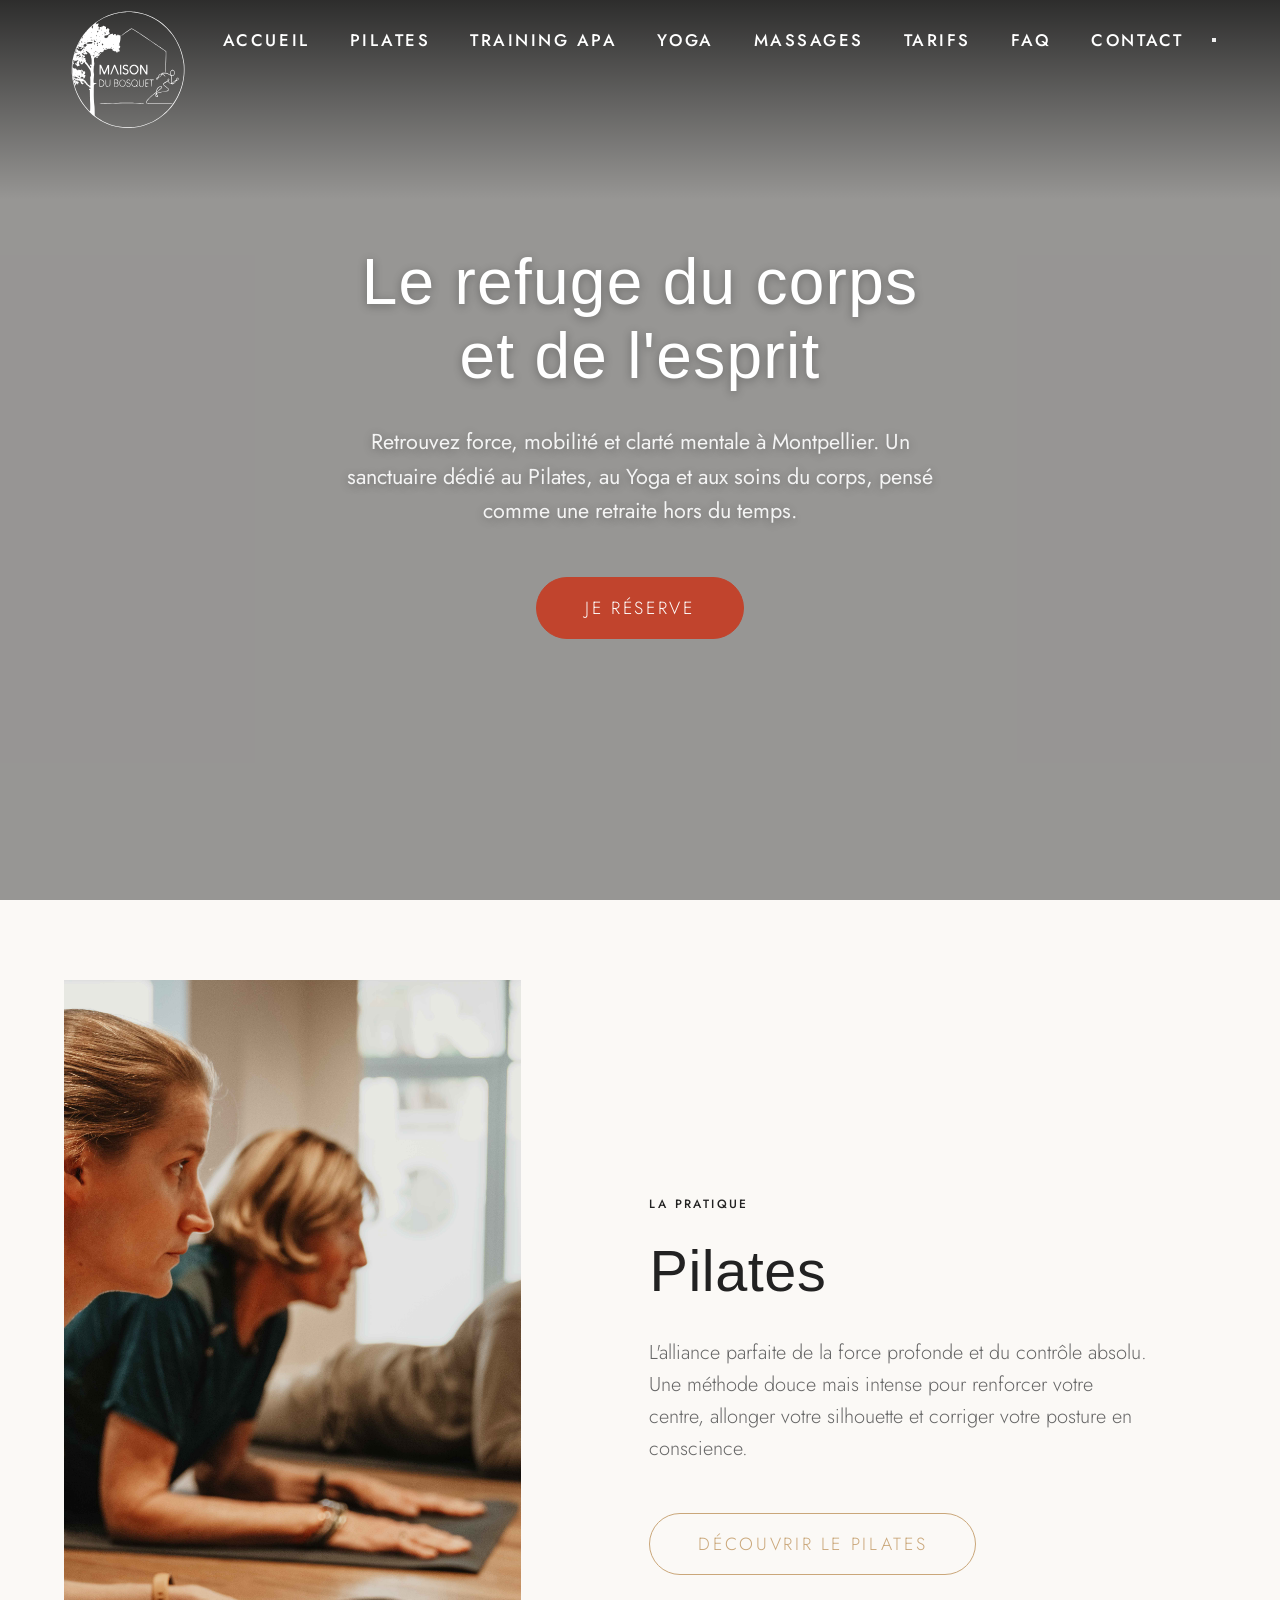
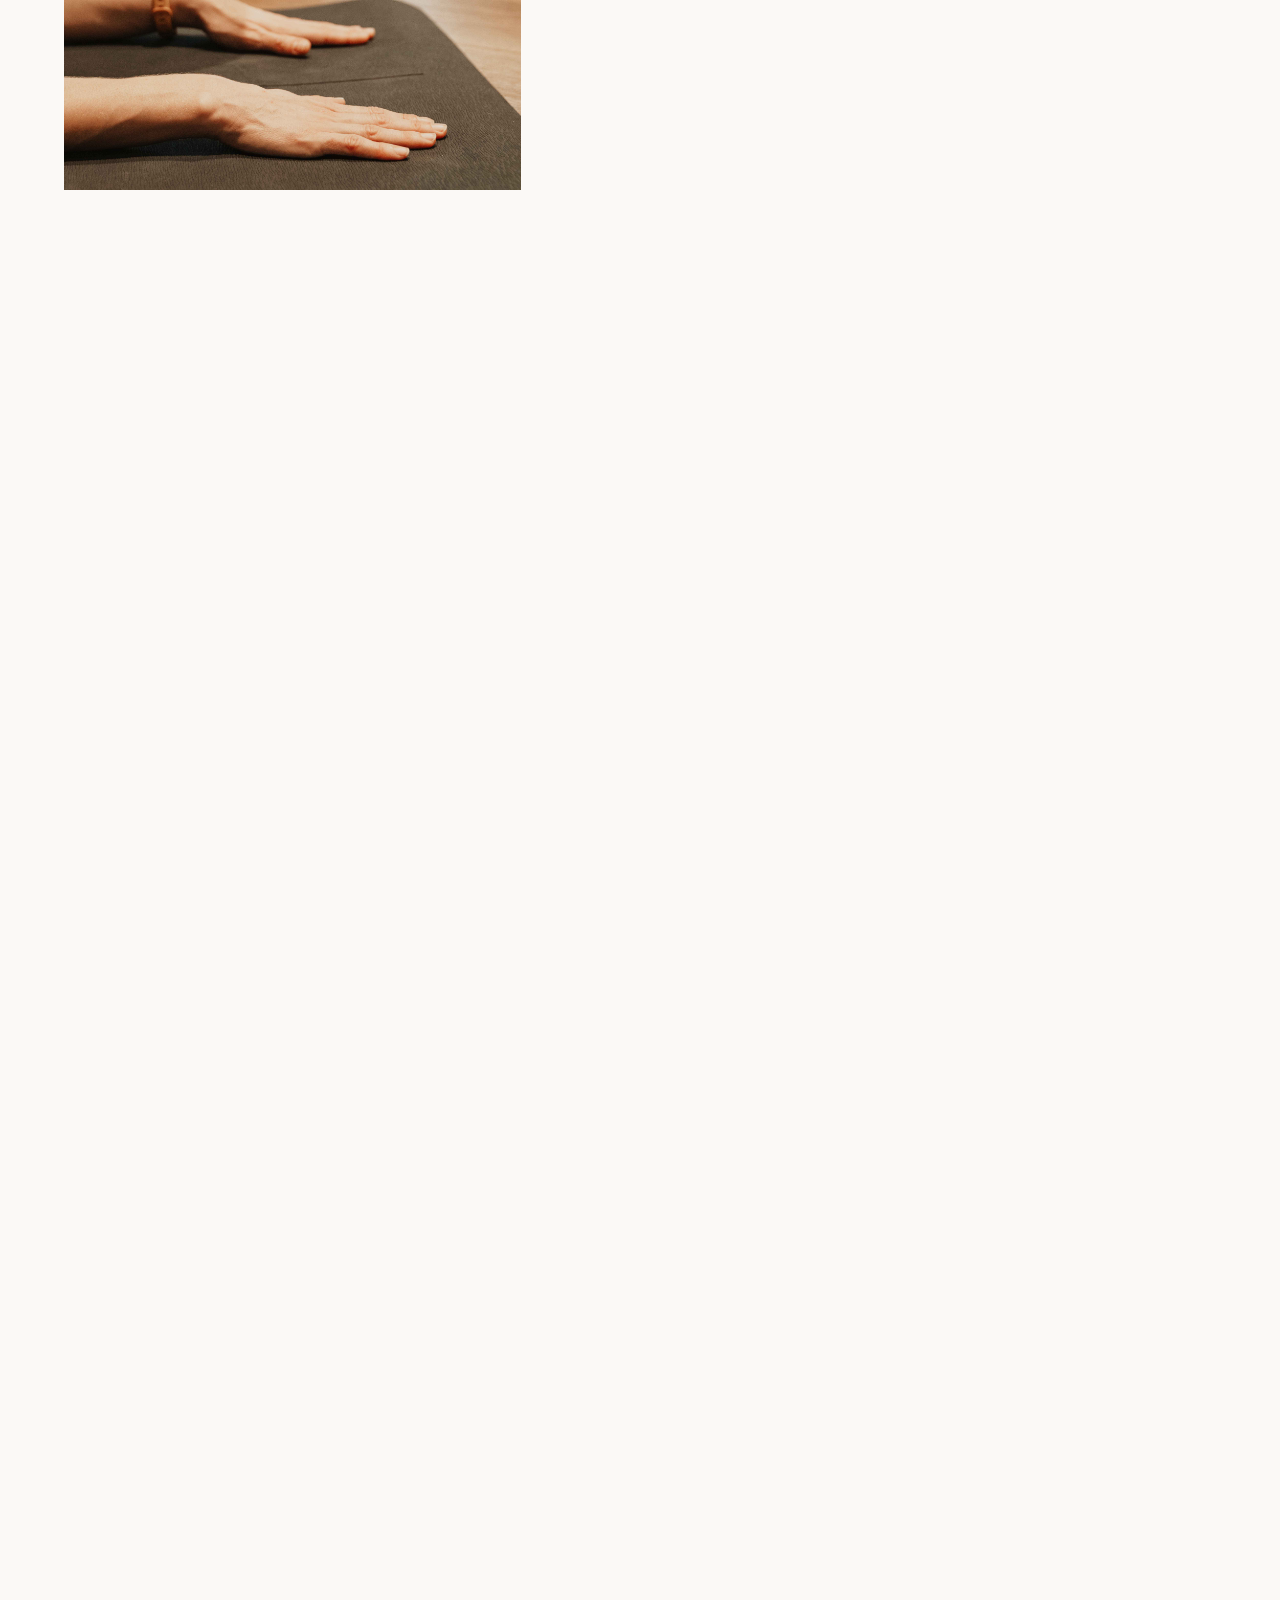
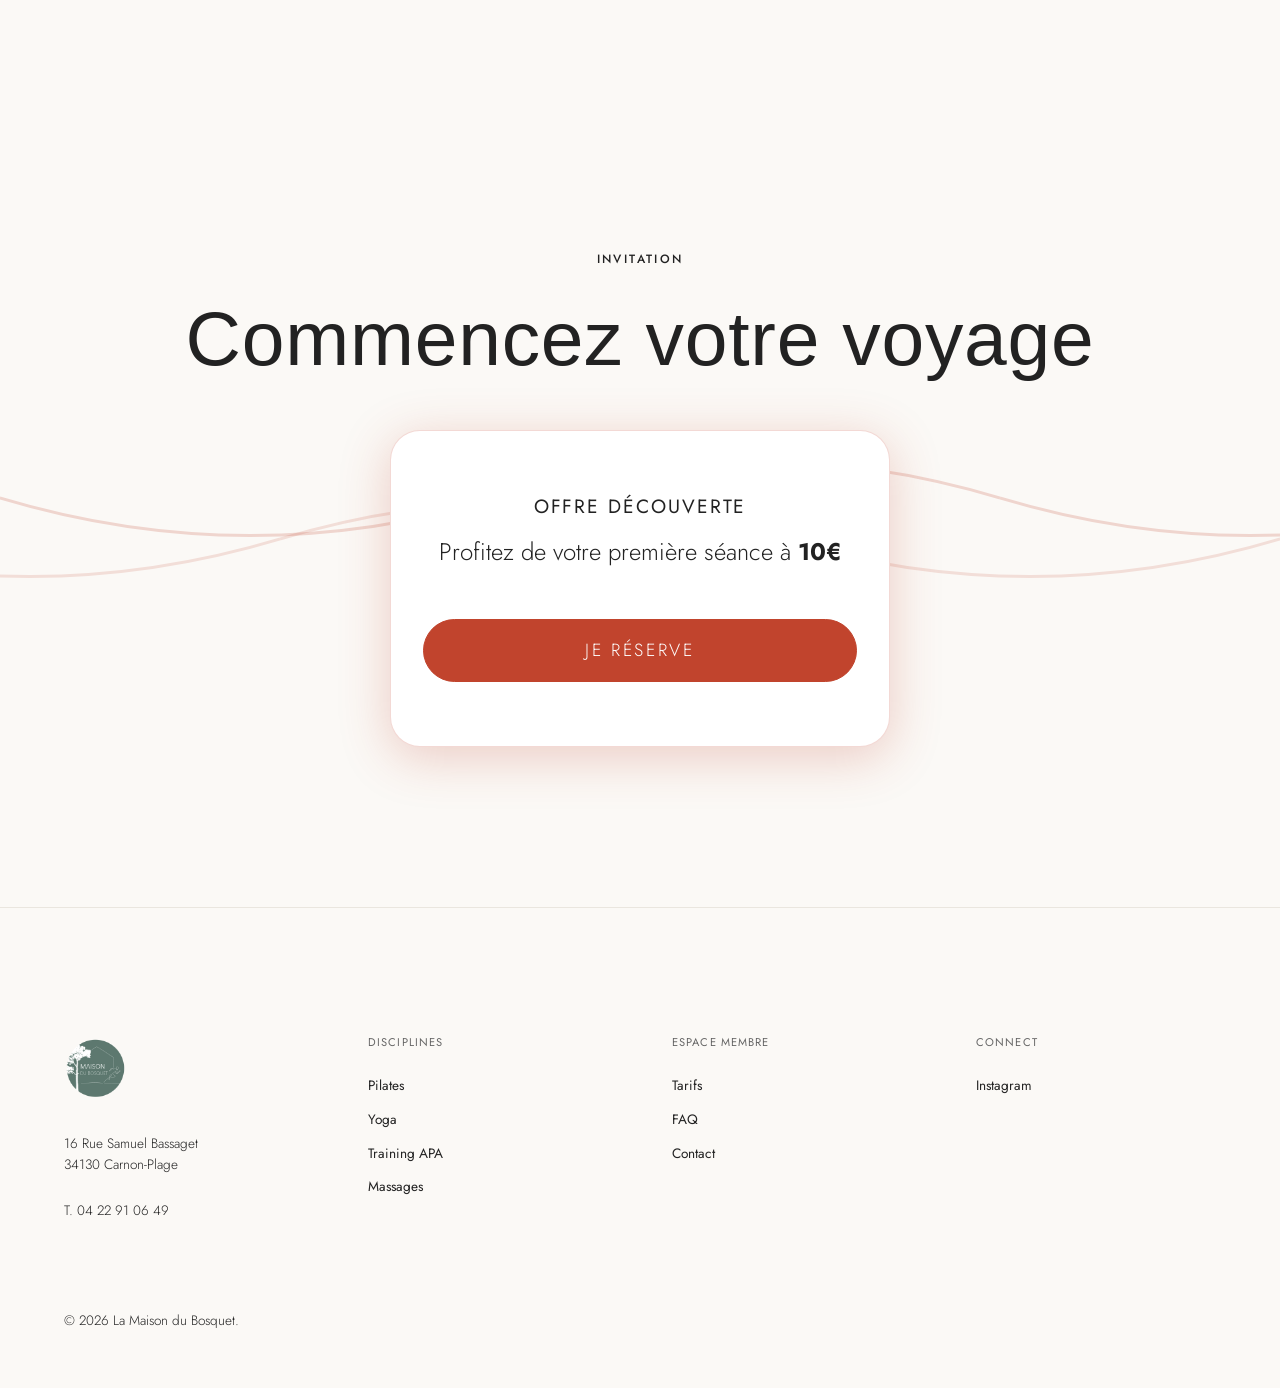
==== index.html @ b338ee87 "Remove unused RESERVER button from mobile menu" ====
<!DOCTYPE html>
<html lang="fr">
<head>
  <meta charset="UTF-8">
  <meta name="viewport" content="width=device-width, initial-scale=1.0">
  <title>La Maison du Bosquet | Mouvement & Bien-être</title>
  <meta name="description" content="Une approche holistique du mouvement à Carnon-Plage. Pilates, Yoga, Massages et A.P.A dans un espace pensé pour la sérénité.">
  
  <link rel="stylesheet" href="style.css">
</head>
<body>

  <!-- HEADER -->
  <header class="site-header">
    <div class="container" style="display: flex; justify-content: space-between; align-items: center; width: 100%;">
      <div class="logo">
        <a href="index.html">
          <img src="Branding/MaisonDuBosquet_logo_vectorise_blanc.svg" alt="La Maison du Bosquet">
        </a>
      </div>
      
      <nav class="main-nav">
        <ul>
          <li><a href="index.html">Accueil</a></li>
          <li><a href="pilates.html">Pilates</a></li>
          <li><a href="training-apa.html">Training APA</a></li>
          <li><a href="yoga.html">Yoga</a></li>
          <li><a href="massages.html">Massages</a></li>
          <li><a href="tarifs.html">Tarifs</a></li>
          <li><a href="faq.html">FAQ</a></li>
          <li><a href="contact.html">Contact</a></li>
        </ul>
      </nav>
      
      <a href="#offre-decouverte" class="btn btn-primary" style="display: none;">JE RÉSERVE</a>
      
      <button class="burger-btn" aria-label="Menu" aria-expanded="false">
        <div class="burger-line"></div>
        <div class="burger-line"></div>
        <div class="burger-line"></div>
      </button>
    </div>
  </header>

  <!-- MOBILE MENU -->
  <nav class="mobile-menu">
    <a href="index.html">Accueil</a>
    <a href="pilates.html">Pilates</a>
    <a href="training-apa.html">Training APA</a>
    <a href="yoga.html">Yoga</a>
    <a href="massages.html">Massages</a>
    <a href="tarifs.html">Tarifs</a>
    <a href="faq.html">FAQ</a>
    <a href="contact.html">Contact</a>
    
  </nav>

  <!-- HERO (Video Fullscreen) -->
  <section class="luxury-hero">
    <div class="hero-video-wrapper">
      <video autoplay muted loop playsinline>
        <source src="Video/HeroVideo.mp4" type="video/mp4">
      </video>
      <div class="hero-video-overlay"></div>
    </div>
    
    <div class="hero-text-overlay reveal">
      <h1>Le refuge du corps<br>et de l'esprit</h1>
      <p style="margin: 2rem auto 3rem;">Retrouvez force, mobilité et clarté mentale à Montpellier. Un sanctuaire dédié au Pilates, au Yoga et aux soins du corps, pensé comme une retraite hors du temps.</p>
      <a href="#offre-decouverte" class="btn btn-primary">JE RÉSERVE</a>
    </div>
  </section>

  <!-- EDITORIAL SPLIT: PILATES -->
  <section class="editorial-split container">
    <div class="editorial-img reveal">
      <img src="Photos/PILATES/Pilates04.jpg" alt="La méthode Pilates">
    </div>
    <div class="editorial-content reveal">
      <span class="sur-titre">La Pratique</span>
      <h2>Pilates</h2>
      <p>L'alliance parfaite de la force profonde et du contrôle absolu. Une méthode douce mais intense pour renforcer votre centre, allonger votre silhouette et corriger votre posture en conscience.</p>
      <div style="margin-top: 3rem;">
        <a href="pilates.html" class="btn">Découvrir le Pilates</a>
      </div>
    </div>
  </section>

  <!-- EDITORIAL SPLIT: YOGA -->
  <section class="editorial-split reverse container">
    <div class="editorial-img reveal">
      <img src="Photos/YOGA/Yoga04.jpg" alt="Séance de Yoga">
    </div>
    <div class="editorial-content reveal">
      <span class="sur-titre">L'Apaisement</span>
      <h2>Yoga</h2>
      <p>Reconnectez le corps et l'esprit à travers des pratiques classiques et du Hatha Yoga. Un espace pour respirer, retrouver de la flexibilité et ancrer votre sérénité au quotidien.</p>
      <div style="margin-top: 3rem;">
        <a href="yoga.html" class="btn">Découvrir le Yoga</a>
      </div>
    </div>
  </section>

  <!-- CLEAN LIST: POURQUOI NOUS ? -->
  <section class="container reveal">
    <div class="text-center mb-4">
      <span class="sur-titre">Philosophie</span>
      <h2>Une approche sur-mesure</h2>
    </div>
    
    <div class="clean-list">
      <div class="clean-list-item">
        <h3>L'Intimité du groupe</h3>
        <p>Des effectifs très réduits pour garantir un accompagnement quasi-individuel et préserver la quiétude du lieu.</p>
      </div>
      <div class="clean-list-item">
        <h3>Expertise & Bienveillance</h3>
        <p>Nos professeurs sont des experts certifiés, dédiés à l'évolution de votre pratique dans le respect de votre anatomie.</p>
      </div>
      <div class="clean-list-item">
        <h3>Une vision holistique</h3>
        <p>Du renforcement musculaire profond (Pilates) à la récupération par le massage (Ko Bi Do, Réflexologie), tout est pensé pour votre équilibre.</p>
      </div>
    </div>
  </section>

  <!-- CTA BANNER -->
  <section id="offre-decouverte" class="cta-banner reveal" style="z-index: 2;" style="padding-top: 5rem;">
    <span class="sur-titre">Invitation</span>
    <h2>Commencez votre voyage</h2>
    
    <div style="background: var(--color-white); border-radius: 30px; padding: 4rem 2rem; max-width: 500px; margin: 3rem auto 0; border: 1px solid rgba(193, 68, 45, 0.2); box-shadow: 0 10px 50px rgba(193, 68, 45, 0.25);">
      <h3 style="font-family: var(--font-body); font-weight: 400; font-size: 1.2rem; margin-bottom: 1rem; text-transform: uppercase; letter-spacing: 0.1em;">Offre Découverte</h3>
      <p style="font-size: 1.5rem; color: var(--color-text); margin-bottom: 3rem; font-weight: 300;">Profitez de votre première séance à <strong>10€</strong></p>
      <a href="https://bsport.io/planning" target="_blank" class="btn btn-primary" style="width: 100%;">JE RÉSERVE</a>
    </div>
  </section>

  <!-- FOOTER -->
  <footer class="site-footer">
    <div class="container">
      <div class="footer-grid">
        <div>
          <img src="Branding/LogoVert.png" alt="Logo" style="height: 65px; margin-bottom: 2rem;">
          <p>16 Rue Samuel Bassaget<br>34130 Carnon-Plage</p>
          <p style="margin-top: 1rem;">T. 04 22 91 06 49</p>
        </div>
        
        <div>
          <h4>Disciplines</h4>
          <ul>
            <li style="margin-bottom: 0.5rem;"><a href="pilates.html">Pilates</a></li>
            <li style="margin-bottom: 0.5rem;"><a href="yoga.html">Yoga</a></li>
            <li style="margin-bottom: 0.5rem;"><a href="training-apa.html">Training APA</a></li>
            <li style="margin-bottom: 0.5rem;"><a href="massages.html">Massages</a></li>
          </ul>
        </div>

        <div>
          <h4>Espace Membre</h4>
          <ul>
            <li style="margin-bottom: 0.5rem;"><a href="tarifs.html">Tarifs</a></li>
            <li style="margin-bottom: 0.5rem;"><a href="faq.html">FAQ</a></li>
            <li style="margin-bottom: 0.5rem;"><a href="contact.html">Contact</a></li>
          </ul>
        </div>
        
        <div>
          <h4>Connect</h4>
          <ul>
            <li><a href="https://www.instagram.com/maisondubosquet/" target="_blank">Instagram</a></li>
          </ul>
        </div>
      </div>
      <div class="footer-bottom">
        <p>&copy; 2026 La Maison du Bosquet.</p>
      </div>
    </div>
  </footer>

  <script>
    // Reveal Animations
    const observer = new IntersectionObserver((entries) => {
      entries.forEach(entry => {
        if (entry.isIntersecting) {
          entry.target.classList.add('visible');
        }
      });
    }, { threshold: 0.15 });

    document.querySelectorAll('.reveal').forEach(el => observer.observe(el));

    // Header Scroll Logic
    window.addEventListener('scroll', () => {
      const header = document.querySelector('.site-header');
      if(window.scrollY > 50) {
        header.classList.add('scrolled');
      } else {
        header.classList.remove('scrolled');
      }
    });

    // Mobile Menu
    const burger = document.querySelector('.burger-btn');
    const menu = document.querySelector('.mobile-menu');
    burger.addEventListener('click', () => {
      menu.classList.toggle('open');
      document.querySelector('.site-header').classList.toggle('menu-open');
      const lines = burger.querySelectorAll('.burger-line');
      if (menu.classList.contains('open')) {
        lines[0].style.transform = 'rotate(45deg) translate(5px, 5px)';
        lines[2].style.transform = 'rotate(-45deg) translate(2px, -2px)';
      } else {
        lines[0].style.transform = 'none';
        lines[2].style.transform = 'none';
      }
    });
  
    // Parallax and global reveal
    document.querySelectorAll("section:not(.reveal)").forEach(el => {
      el.classList.add("reveal");
      observer.observe(el);
    });


  </script>
</body>
</html>
---- style.css ----
/* ==========================================================================
   VARIABLES CSS (LUXURY WELLNESS - HOTEL STYLE)
   Mix: 50% Sky Ting, 30% The Pilates Class, 20% Ourano Yoga
   ========================================================================== */
@import url('https://fonts.googleapis.com/css2?family=Cinzel:wght@400;500;600&family=Jost:wght@300;400;500&display=swap');

:root {
  /* Colors - Ultra minimaliste */
  --color-bg: #FBF9F6; /* Crème très clair, poudré */
  --color-text: #222222; /* Noir profond mais doux (pas #000) */
  --color-text-light: #666666; /* Gris chaud pour les descriptions */
  
  /* L'accent demandé par le client */
  --color-accent: #C1442D; /* Rouge/Orange vibrant */
  
  --color-white: #FFFFFF;
  --color-border: #EAE6DF; /* Bordure presque invisible */

  /* Typography - Très mode / hôtellerie */
  --font-heading: Avenir, sans-serif; /* Avenir comme demandé */
  --font-body: 'Jost', sans-serif; /* Sans-serif géométrique, fin, très "The Pilates Class" */

  /* Layout & Spacing - Le "vide" est notre meilleur atout */
  --header-height: 80px;
  --header-scrolled-height: 60px;
  --container-max: 1400px;
  --container-px: 5vw;
  --spacing-section: 15rem; /* Marges gigantesques */
  --spacing-section-mobile: 8rem;

  /* Timings */
  --transition-slow: 0.8s cubic-bezier(0.25, 1, 0.5, 1);
  --transition-fast: 0.3s ease;
}

/* ==========================================================================
   RESET & BASE
   ========================================================================== */
*, *::before, *::after {
  box-sizing: border-box;
  margin: 0;
  padding: 0;
}

html {
  font-size: 16px;
  scroll-behavior: smooth;
}

body {
  font-family: var(--font-body);
  color: var(--color-text);
  background-color: var(--color-bg);
  line-height: 1.6;
  -webkit-font-smoothing: antialiased;
  -moz-osx-font-smoothing: grayscale;
  overflow-x: hidden;
}

/* Typography Rules */
h1, h2, h3, h4, h5, h6 {
  font-family: var(--font-heading);
  font-weight: 400;
  line-height: 1.15;
  color: var(--color-text);
}

h1 {
  font-size: clamp(3rem, 7vw, 6rem);
  letter-spacing: 0.02em;
}

h2 {
  font-size: clamp(2rem, 4.5vw, 4.5rem);
  letter-spacing: 0.01em;
  margin-bottom: 2rem;
}

h3 {
  font-size: clamp(1.2rem, 2.5vw, 1.8rem);
  font-weight: 500;
  margin-bottom: 1rem;
}

p {
  font-size: 1.25rem;
  font-weight: 300;
  color: var(--color-text-light);
  margin-bottom: 1.5rem;
  max-width: 600px; /* Ne jamais avoir de lignes de texte trop longues */
}

/* Le sur-titre style "magazine" (très The Pilates Class) */
.sur-titre {
  font-family: var(--font-body);
  text-transform: uppercase;
  letter-spacing: 0.2em;
  font-size: 0.75rem;
  font-weight: 500;
  color: var(--color-text);
  margin-bottom: 1.5rem;
  display: block;
}

a {
  color: inherit;
  text-decoration: none;
  transition: opacity var(--transition-fast);
}

a:hover {
  opacity: 0.6;
}

ul {
  list-style: none;
}

img {
  max-width: 100%;
  height: auto;
  display: block;
}

/* ==========================================================================
   LAYOUT
   ========================================================================== */
.container {
  width: 100%;
  max-width: var(--container-max);
  margin: 0 auto;
  padding: 0 var(--container-px);
}

section {
  padding: var(--spacing-section) 0;
}

@media (max-width: 768px) {
  section {
    padding: var(--spacing-section-mobile) 0;
  }
}

.text-center { text-align: center; }
.text-center p { margin-left: auto; margin-right: auto; }

/* ==========================================================================
   HEADER
   ========================================================================== */
.site-header {
  position: fixed;
  top: 0;
  left: 0;
  width: 100%;
  height: var(--header-height);
  z-index: 100;
  display: flex;
  align-items: center;
  transition: all var(--transition-slow);
  background: transparent;
  color: var(--color-white);
  border-bottom: none;
}

.site-header.scrolled {
  background: #5C786F;
  height: var(--header-scrolled-height);
}

/* Logo beaucoup plus grand au repos */
.logo img {
  height: 130px;
  transition: all var(--transition-fast);
  margin-top: 60px; /* Pousse le logo encore plus vers le bas */
  image-rendering: high-quality; /* Améliore le lissage */
  -webkit-font-smoothing: antialiased;
  transform: translateZ(0); /* Force l'accélération matérielle */
}

.site-header.scrolled .logo img {
  height: 40px; /* Revient petit sur le bandeau sauge */
  margin-top: 0px; /* Le replace au centre lors du scroll */
}

.main-nav ul {
  display: flex;
  gap: 2.5rem;
}

.main-nav a {
  font-family: var(--font-body);
  font-size: 1.05rem;
  text-transform: uppercase;
  letter-spacing: 0.15em;
  font-weight: 500;
  position: relative;
  color: var(--color-white);
}

.main-nav a:hover,
.main-nav a.active {
  color: #caa77a !important;
  text-decoration: underline;
  text-underline-offset: 4px;
  opacity: 1;
}

/* ==========================================================================
   BUTTONS (Accent Terracotta)
   ========================================================================== */
.btn {
  display: inline-flex;
  align-items: center;
  justify-content: center;
  padding: 1rem 3rem;
  font-family: var(--font-body);
  text-transform: uppercase;
  letter-spacing: 0.15em;
  font-size: 1.1rem;
  font-weight: 300;
  border: 1px solid #caa77a;
  background: transparent;
  color: #caa77a;
  cursor: pointer;
  transition: all var(--transition-fast);
  border-radius: 50px; /* Boutons totalement arrondis */
}

.btn:hover {
  background: #caa77a;
  color: var(--color-white);
}

/* Le bouton principal prend l'accent Terracotta demandé */
.btn-primary {
  background: var(--color-accent);
  border-color: var(--color-accent);
  color: var(--color-white);
}

.btn-primary:hover {
  background: transparent;
  color: var(--color-accent);
}

/* ==========================================================================
   HERO (Video Fullscreen)
   ========================================================================== */
.luxury-hero {
  position: relative;
  height: 100vh;
  width: 100%;
  display: flex;
  align-items: center;
  justify-content: center;
  /* Retrait du padding-top pour que la vidéo aille jusqu'en haut sous le header */
  padding-top: 0; 
  margin-bottom: 5rem;
}

.hero-video-wrapper {
  position: absolute;
  inset: 0;
  width: 100%;
  height: 100%;
  overflow: hidden;
  z-index: 0;
}

.hero-video-wrapper video {
  width: 100%;
  height: 100%;
  object-fit: cover;
  object-position: center;
  animation: kenBurns 30s infinite alternate ease-in-out;
}

/* Recadrage spécifique pour mobile pour ne pas couper la tête */
@media (max-width: 768px) {
  .hero-video-wrapper video {
    object-position: center 0%; /* Calage absolu sur le haut de l'image (0%) */
  }
}

/* Overlay sombre pour garantir la lisibilité du texte blanc */
.hero-video-overlay {
  position: absolute;
  inset: 0;
  width: 100%;
  height: 100%;
  background: rgba(0, 0, 0, 0.4);
  z-index: 1;
}

/* Dégradé spécifique en haut pour faire ressortir le menu/logo */
.hero-image-wrapper {
  position: relative;
}

.hero-video-wrapper::after,
.hero-image-wrapper::after {
  content: '';
  position: absolute;
  top: 0; left: 0; right: 0;
  height: 200px;
  background: linear-gradient(to bottom, rgba(0,0,0,0.7) 0%, rgba(0,0,0,0) 100%);
  z-index: 2;
  pointer-events: none;
}

/* Ken Burns effect pour toutes les bannières */
@keyframes kenBurns {
  0% { transform: scale(1); }
  100% { transform: scale(1.12); }
}

/* Titre par-dessus la vidéo, poussé vers le bas */
.hero-text-overlay {
  position: relative;
  z-index: 2;
  text-align: center;
  color: var(--color-white);
  padding: 0 2rem;
  max-width: 900px;
  margin-top: 25vh; /* Pousse le contenu vers le bas */
}

@media (max-width: 768px) {
  .hero-text-overlay {
    margin-top: 10vh; /* Remonte le texte sur mobile */
  }
}

.hero-text-overlay h1 {
  color: var(--color-white);
  text-shadow: 0 2px 10px rgba(0,0,0,0.3);
  font-size: clamp(2.2rem, 5vw, 4.5rem); /* Titre légèrement plus petit */
}

.hero-text-overlay .sur-titre {
  color: rgba(255, 255, 255, 0.8);
  text-shadow: 0 2px 10px rgba(0,0,0,0.3);
}

.hero-text-overlay p {
  color: rgba(255, 255, 255, 0.9);
  text-shadow: 0 2px 10px rgba(0,0,0,0.3);
  font-size: 1.35rem; /* Agrandissement du sous-titre */
  font-weight: 400;
}

/* Variante où l'image prend vraiment 100% de l'écran sans padding */
.hero-full-bleed {
  position: absolute;
  inset: 0;
  z-index: -1;
}

.hero-full-bleed img {
  width: 100%;
  height: 100%;
  object-fit: cover;
  animation: kenBurns 30s infinite alternate ease-in-out;
}

/* ==========================================================================
   EDITORIAL SPLIT (Image + Texte)
   ========================================================================== */
.editorial-split {
  display: flex;
  flex-direction: column;
  gap: 4rem;
}

@media (min-width: 1024px) {
  .editorial-split {
    flex-direction: row;
    align-items: center;
    gap: 8rem; /* Vide gigantesque entre photo et texte */
  }
  .editorial-split.reverse {
    flex-direction: row-reverse;
  }
}

.editorial-img {
  width: 100%;
  height: 70vh; /* Photos très verticales façon mode */
  position: relative;
  overflow: hidden;
}

@media (min-width: 1024px) {
  .editorial-img {
    width: 45%;
    height: 90vh;
  }
}

.editorial-img img {
  width: 100%;
  height: 100%;
  object-fit: cover;
}

.editorial-content {
  width: 100%;
}

@media (min-width: 1024px) {
  .editorial-content {
    width: 55%;
    padding-right: 4rem;
  }
  .editorial-split.reverse .editorial-content {
    padding-right: 0;
    padding-left: 4rem;
  }
}

/* ==========================================================================
   LISTE ÉPURÉE (Bénéfices / Valeurs)
   ========================================================================== */
.clean-list {
  display: flex;
  flex-direction: column;
  gap: 3rem;
  max-width: 800px;
  margin: 0 auto;
}

.clean-list-item {
  border-top: 1px solid var(--color-border);
  padding-top: 2rem;
}

.clean-list-item h3 {
  font-family: var(--font-body);
  text-transform: uppercase;
  letter-spacing: 0.1em;
  font-size: 0.9rem;
  margin-bottom: 1rem;
}

.clean-list-item p {
  font-size: 1.2rem;
  color: var(--color-text);
  max-width: 100%;
}

/* ==========================================================================
   LARGE IMAGE BREAK
   ========================================================================== */
.large-image-break {
  width: 100%;
  height: 80vh;
  padding: 0 var(--container-px);
  position: relative;
  overflow: hidden;
}

.large-image-break img {
  width: 100%;
  height: 100%;
  object-fit: cover;
}

/* ==========================================================================
   CTA BANNER (Offre découverte)
   ========================================================================== */
.cta-banner {
  text-align: center;
  padding: 10rem var(--container-px);
  background-color: var(--color-bg); /* Reste crème, pas de fond lourd */
  position: relative;
  overflow: hidden;
}

.cta-banner::before {
  content: "";
  position: absolute;
  top: 50%;
  left: 0;
  width: 100%;
  height: 150px;
  transform: translateY(-50%);
  background-image: url("data:image/svg+xml,%3Csvg xmlns='http://www.w3.org/2000/svg' viewBox='0 0 1000 100' preserveAspectRatio='none'%3E%3Cpath d='M0,50 Q250,100 500,50 T1000,50' fill='none' stroke='%23C1442D' stroke-width='2'/%3E%3C/svg%3E");
  background-repeat: repeat-x;
  background-size: 1000px 100%;
  z-index: 0;
  animation: waveBackground 15s linear infinite;
  opacity: 0.2; /* Subtil mais visible */
  pointer-events: none;
}

.cta-banner::after {
  content: "";
  position: absolute;
  top: 55%; /* Léger décalage vers le bas */
  left: 0;
  width: 100%;
  height: 150px;
  transform: translateY(-50%) scaleX(-1); /* Inverse la vague pour la désynchroniser */
  background-image: url("data:image/svg+xml,%3Csvg xmlns='http://www.w3.org/2000/svg' viewBox='0 0 1000 100' preserveAspectRatio='none'%3E%3Cpath d='M0,50 Q250,100 500,50 T1000,50' fill='none' stroke='%23C1442D' stroke-width='2'/%3E%3C/svg%3E");
  background-repeat: repeat-x;
  background-size: 1000px 100%;
  z-index: 0;
  animation: waveBackground 22s linear infinite reverse; /* Vitesse différente et direction opposée */
  opacity: 0.15; /* Encore plus subtil */
  pointer-events: none;
}

@keyframes waveBackground {
  0% {
    background-position: 0 0;
  }
  100% {
    background-position: -1000px 0;
  }
}

.cta-banner > * {
  position: relative;
  z-index: 1;
}

.cta-banner h2 {
  font-size: clamp(3rem, 6vw, 5rem);
  margin-bottom: 2rem;
}

.cta-banner p {
  margin: 0 auto 3rem;
}

/* ==========================================================================
   FOOTER
   ========================================================================== */
.site-footer {
  padding: 8rem 0 2rem;
  border-top: 1px solid var(--color-border);
  background-color: var(--color-bg);
  color: var(--color-text);
}

.footer-grid {
  display: grid;
  grid-template-columns: repeat(3, 1fr);
  gap: 1rem;
  margin-bottom: 4rem;
}

.footer-grid > div:first-child {
  grid-column: 1 / -1;
  margin-bottom: 2rem;
}

@media (min-width: 768px) {
  .footer-grid {
    grid-template-columns: repeat(4, 1fr);
    gap: 4rem;
  }
  .footer-grid > div:first-child {
    grid-column: auto;
    margin-bottom: 0;
  }
}

.site-footer h4 {
  font-family: var(--font-body);
  font-size: 0.7rem;
  text-transform: uppercase;
  letter-spacing: 0.1em;
  margin-bottom: 1.5rem;
  color: var(--color-text-light);
}

.site-footer p, .site-footer a {
  font-size: 0.85rem;
  color: var(--color-text);
  word-break: break-word;
}

/* ==========================================================================
   MOBILE MENU & ANIMATIONS
   ========================================================================== */
/* Masqué par défaut */
.mobile-menu {
  display: none;
}

@media (max-width: 1023px) {
  .main-nav, .site-header .btn { display: none; }
  
  .burger-btn {
    display: block;
    background: transparent;
    border: none;
    cursor: pointer;
    z-index: 101;
    width: 30px;
    height: 12px;
    position: relative;
  }
  .burger-line {
    position: absolute;
    width: 100%;
    height: 1px;
    background: var(--color-white);
    transition: all var(--transition-fast);
  }
  
  .site-header.menu-open .burger-line {
    background: var(--color-text);
  }
  
  .site-header.menu-open .logo img {
    filter: brightness(0);
  }
  .burger-line:nth-child(1) { top: 0; }
  .burger-line:nth-child(2) { top: 50%; transform: translateY(-50%); display: none; }
  .burger-line:nth-child(3) { bottom: 0; }

  .mobile-menu {
    display: flex;
    position: fixed;
    top: 0;
    left: 0;
    width: 100%;
    height: 100vh;
    background: var(--color-bg);
    z-index: 99;
    flex-direction: column;
    justify-content: flex-start;
    padding-top: 120px;
    align-items: center;
    opacity: 0;
    pointer-events: none;
    transition: opacity var(--transition-slow);
  }
  
  .mobile-menu.open {
    opacity: 1;
    pointer-events: all;
  }

  .mobile-menu a {
    font-family: var(--font-heading);
    font-size: 2.2rem;
    margin-bottom: 1.2rem;
    display: block;
    text-align: center;
  }
}

/* Reveal Animation */
.reveal {
  opacity: 0;
  transform: translateY(40px);
  transition: opacity 1.2s cubic-bezier(0.25, 1, 0.5, 1), transform 1.2s cubic-bezier(0.25, 1, 0.5, 1);
}

.reveal.visible {
  opacity: 1;
  transform: translateY(0);
}

/* Apparition de gauche à droite pour l'image de gauche */
.editorial-split .editorial-img.reveal {
  transform: translateX(-80px);
}

/* Apparition de droite à gauche pour l'image de droite */
.editorial-split.reverse .editorial-img.reveal {
  transform: translateX(80px);
}

.editorial-split .editorial-img.reveal.visible,
.editorial-split.reverse .editorial-img.reveal.visible {
  transform: translateX(0);
}

/* ==========================================================================
   CUSTOM SCROLLBARS (Discreet luxury)
   ========================================================================== */
::-webkit-scrollbar,
div[id^="bsport-widget"]::-webkit-scrollbar {
  width: 6px; /* Très discret */
}

::-webkit-scrollbar-track,
div[id^="bsport-widget"]::-webkit-scrollbar-track {
  background: transparent;
}

::-webkit-scrollbar-thumb,
div[id^="bsport-widget"]::-webkit-scrollbar-thumb {
  background-color: #caa77a !important; /* Sable / Beige */
  border-radius: 10px;
}

::-webkit-scrollbar-thumb:hover,
div[id^="bsport-widget"]::-webkit-scrollbar-thumb:hover {
  background-color: #b59266 !important; /* Un peu plus foncé au survol */
}

/* Support Firefox */
html, body, div[id^="bsport-widget"] {
  scrollbar-width: thin;
  scrollbar-color: #caa77a transparent;
}

/* Parallax retiré selon la demande */

/* --- FORM & FAQ STYLES --- */
.contact-grid {
  display: grid;
  grid-template-columns: 1fr;
  gap: 4rem;
  margin-top: 3rem;
}
@media (min-width: 768px) {
  .contact-grid {
    grid-template-columns: 1fr 1fr;
  }
}
.contact-info p {
  margin-bottom: 1rem;
}
.contact-form {
  display: flex;
  flex-direction: column;
  gap: 1.5rem;
}
.form-group {
  display: flex;
  flex-direction: column;
  text-align: left;
}
.form-group label {
  font-family: var(--font-body);
  font-weight: 500;
  margin-bottom: 0.5rem;
  color: var(--color-text);
}
.form-group input, .form-group textarea {
  padding: 1rem;
  border: 1px solid var(--color-border);
  border-radius: 10px;
  background: var(--color-bg);
  font-family: var(--font-body);
  color: var(--color-text);
}
.form-group input:focus, .form-group textarea:focus {
  outline: none;
  border-color: var(--color-accent);
}
.faq-accordion {
  max-width: 800px;
  margin: 0 auto;
  text-align: left;
}
.faq-item {
  border-bottom: 1px solid var(--color-border);
  padding: 1.5rem 0;
}
.faq-question {
  width: 100%;
  text-align: left;
  background: none;
  border: none;
  font-family: var(--font-heading);
  font-size: 1.2rem;
  color: var(--color-text);
  cursor: pointer;
  display: flex;
  justify-content: space-between;
  align-items: center;
}
.faq-question:focus {
  outline: none;
}
.faq-answer {
  max-height: 0;
  overflow: hidden;
  transition: max-height 0.3s ease;
  color: var(--color-text-light);
  margin-top: 0;
}
.faq-item.active .faq-answer {
  max-height: 500px;
  margin-top: 1rem;
}
.faq-icon {
  font-size: 1.5rem;
  transition: transform 0.3s ease;
}
.faq-item.active .faq-icon {
  transform: rotate(45deg);
}
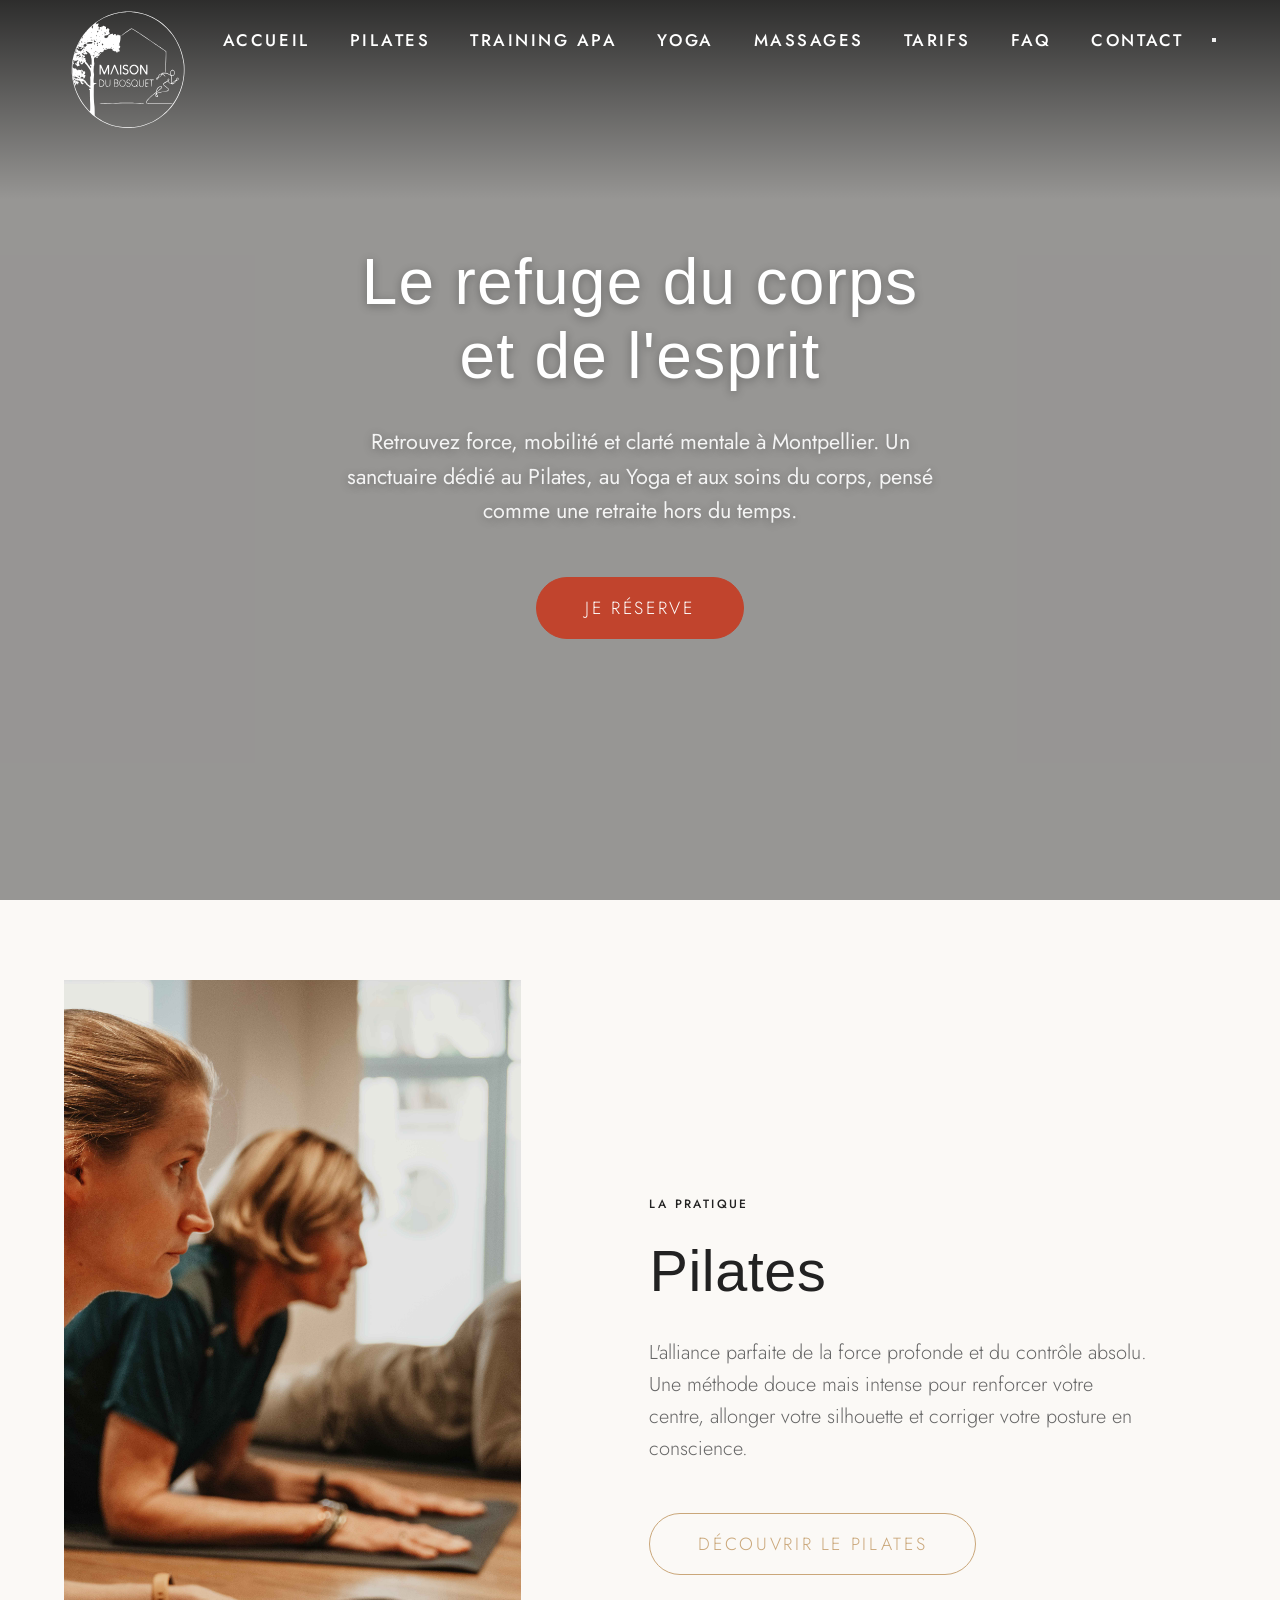
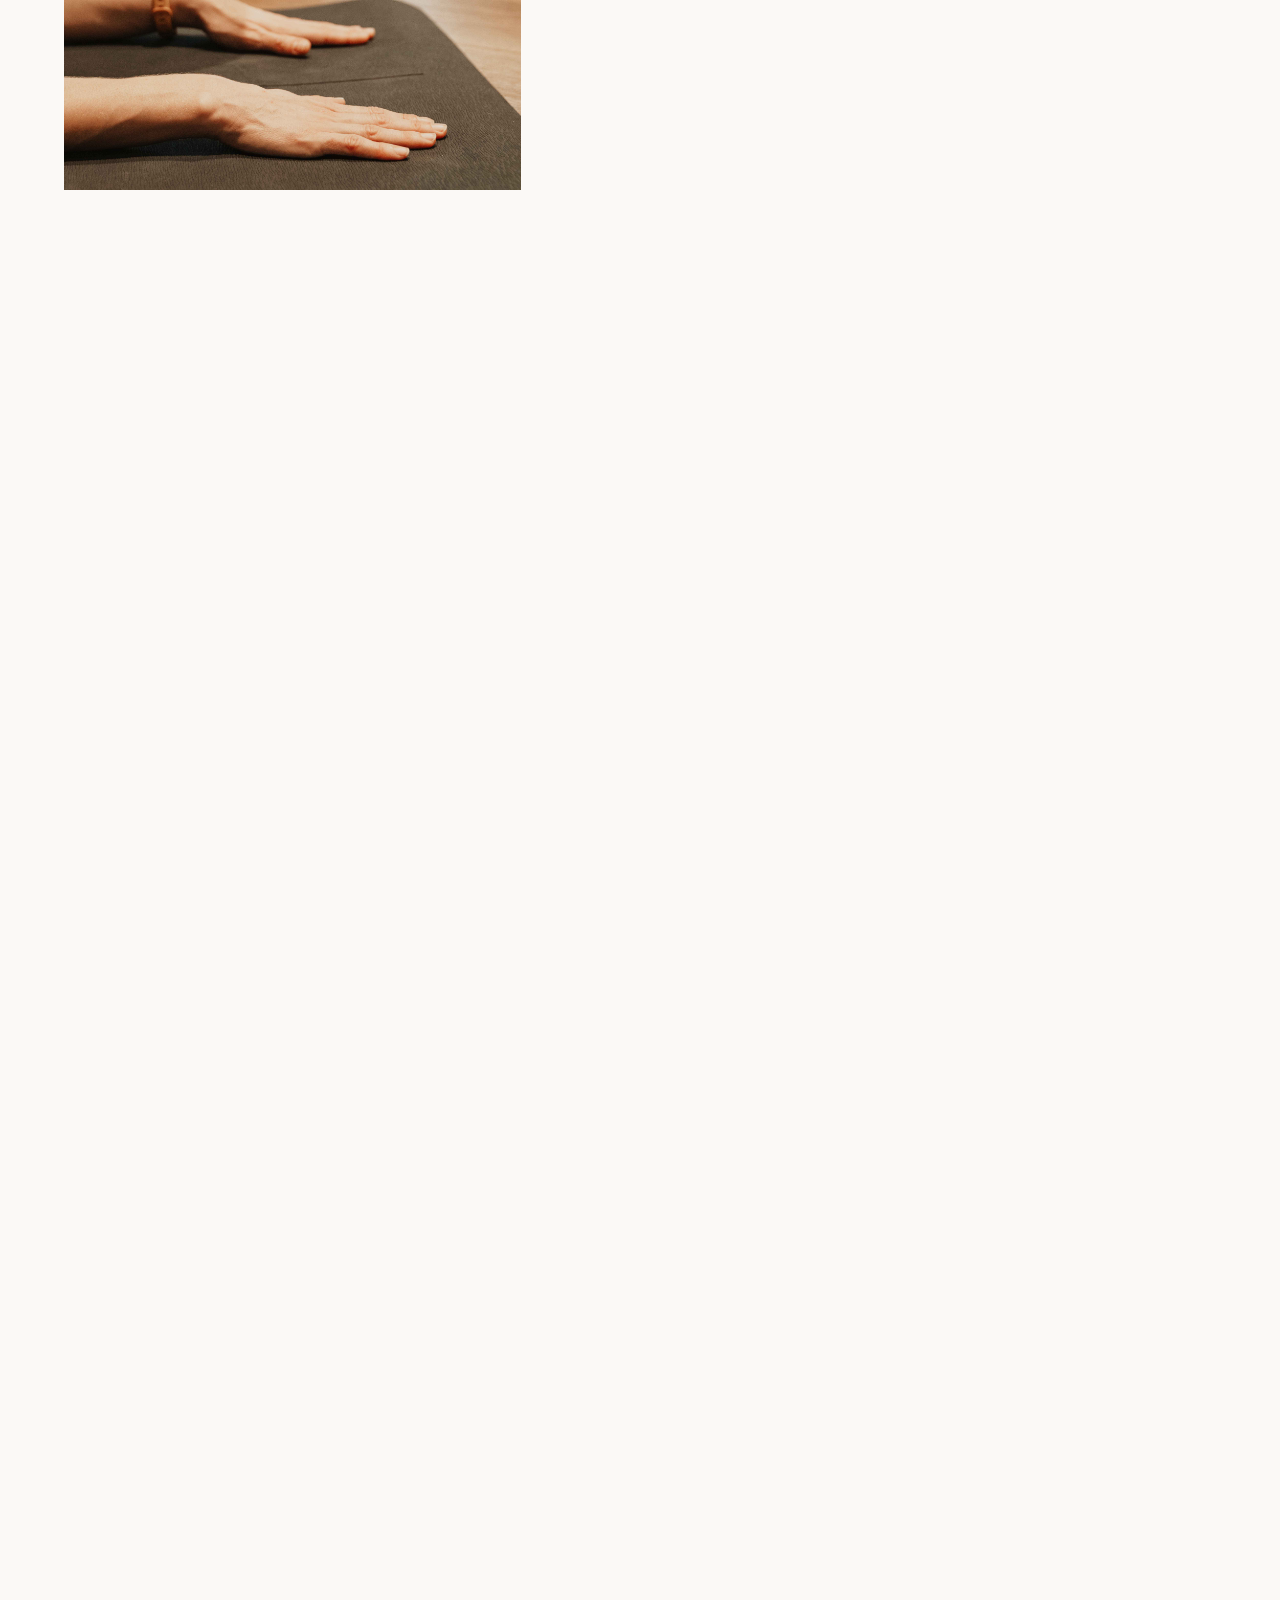
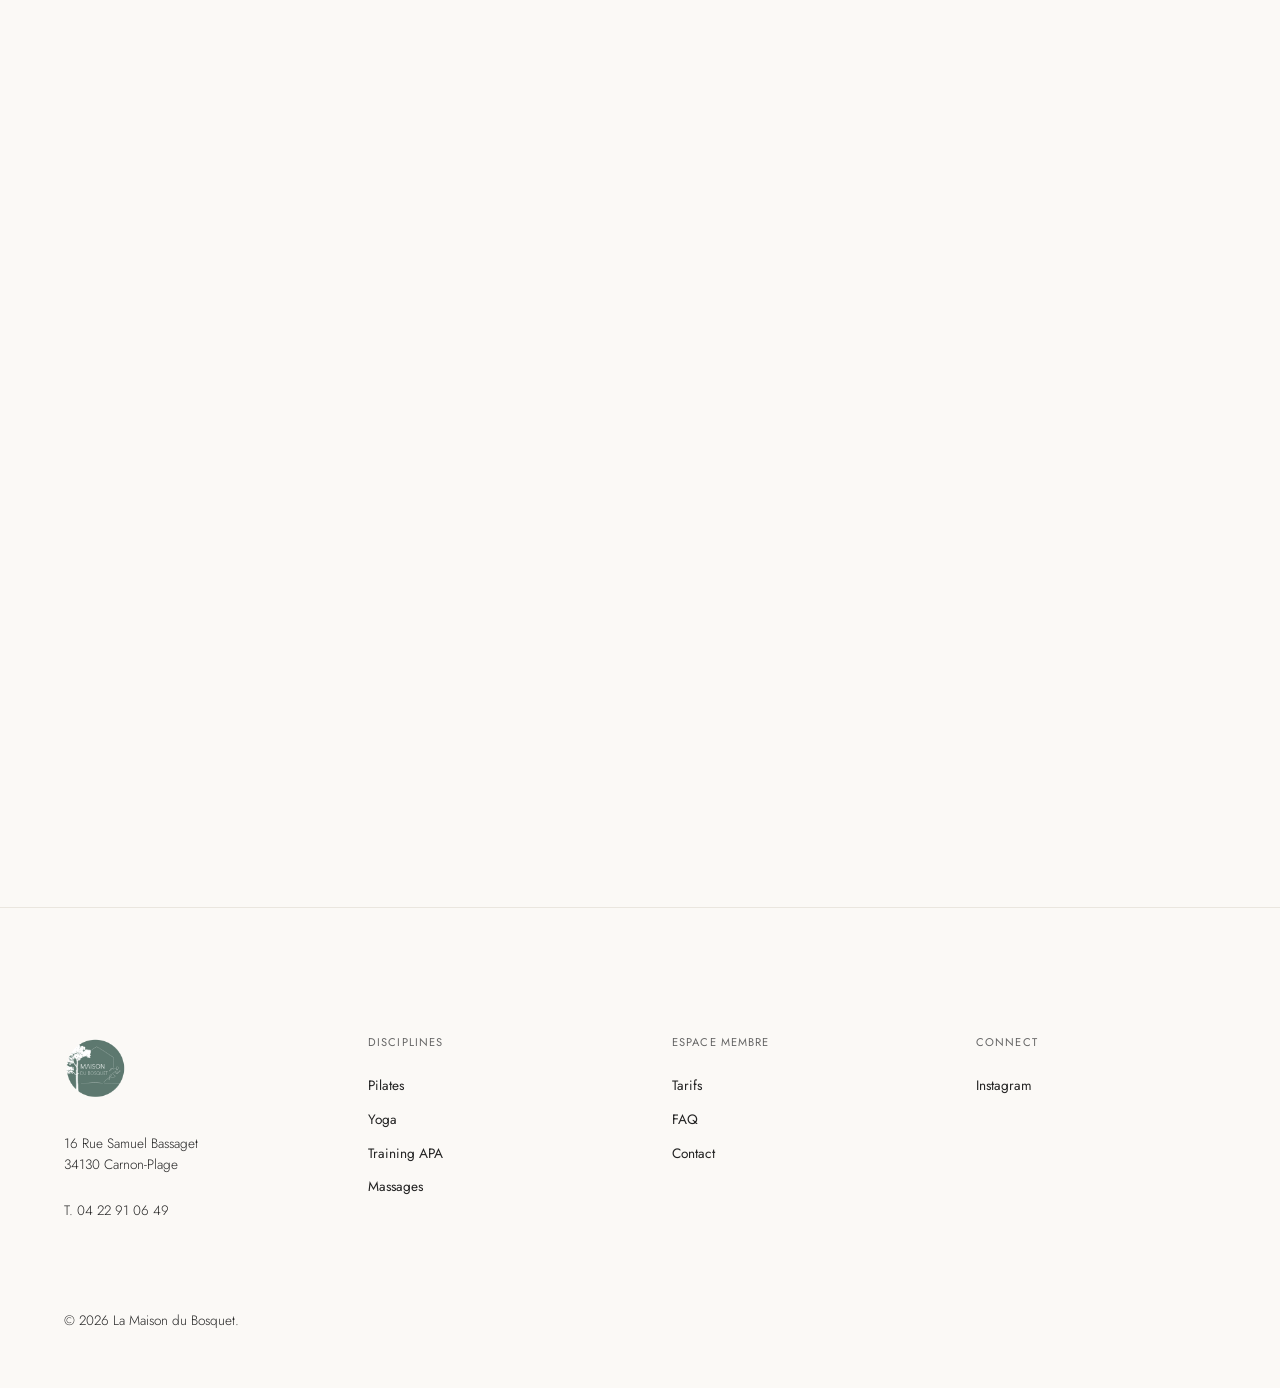
==== commit 08415efb: "Update booking URL for Offre Decouverte" ====
--- a/index.html
+++ b/index.html
@@ -132,7 +132,7 @@
     <div style="background: var(--color-white); border-radius: 30px; padding: 4rem 2rem; max-width: 500px; margin: 3rem auto 0; border: 1px solid rgba(193, 68, 45, 0.2); box-shadow: 0 10px 50px rgba(193, 68, 45, 0.25);">
       <h3 style="font-family: var(--font-body); font-weight: 400; font-size: 1.2rem; margin-bottom: 1rem; text-transform: uppercase; letter-spacing: 0.1em;">Offre Découverte</h3>
       <p style="font-size: 1.5rem; color: var(--color-text); margin-bottom: 3rem; font-weight: 300;">Profitez de votre première séance à <strong>10€</strong></p>
-      <a href="https://bsport.io/planning" target="_blank" class="btn btn-primary" style="width: 100%;">JE RÉSERVE</a>
+      <a href="https://backoffice.bsport.io/customer/payment/pass/768179/?membership=2561&amp;force=true" target="_blank" class="btn btn-primary" style="width: 100%;">JE RÉSERVE</a>
     </div>
   </section>
 
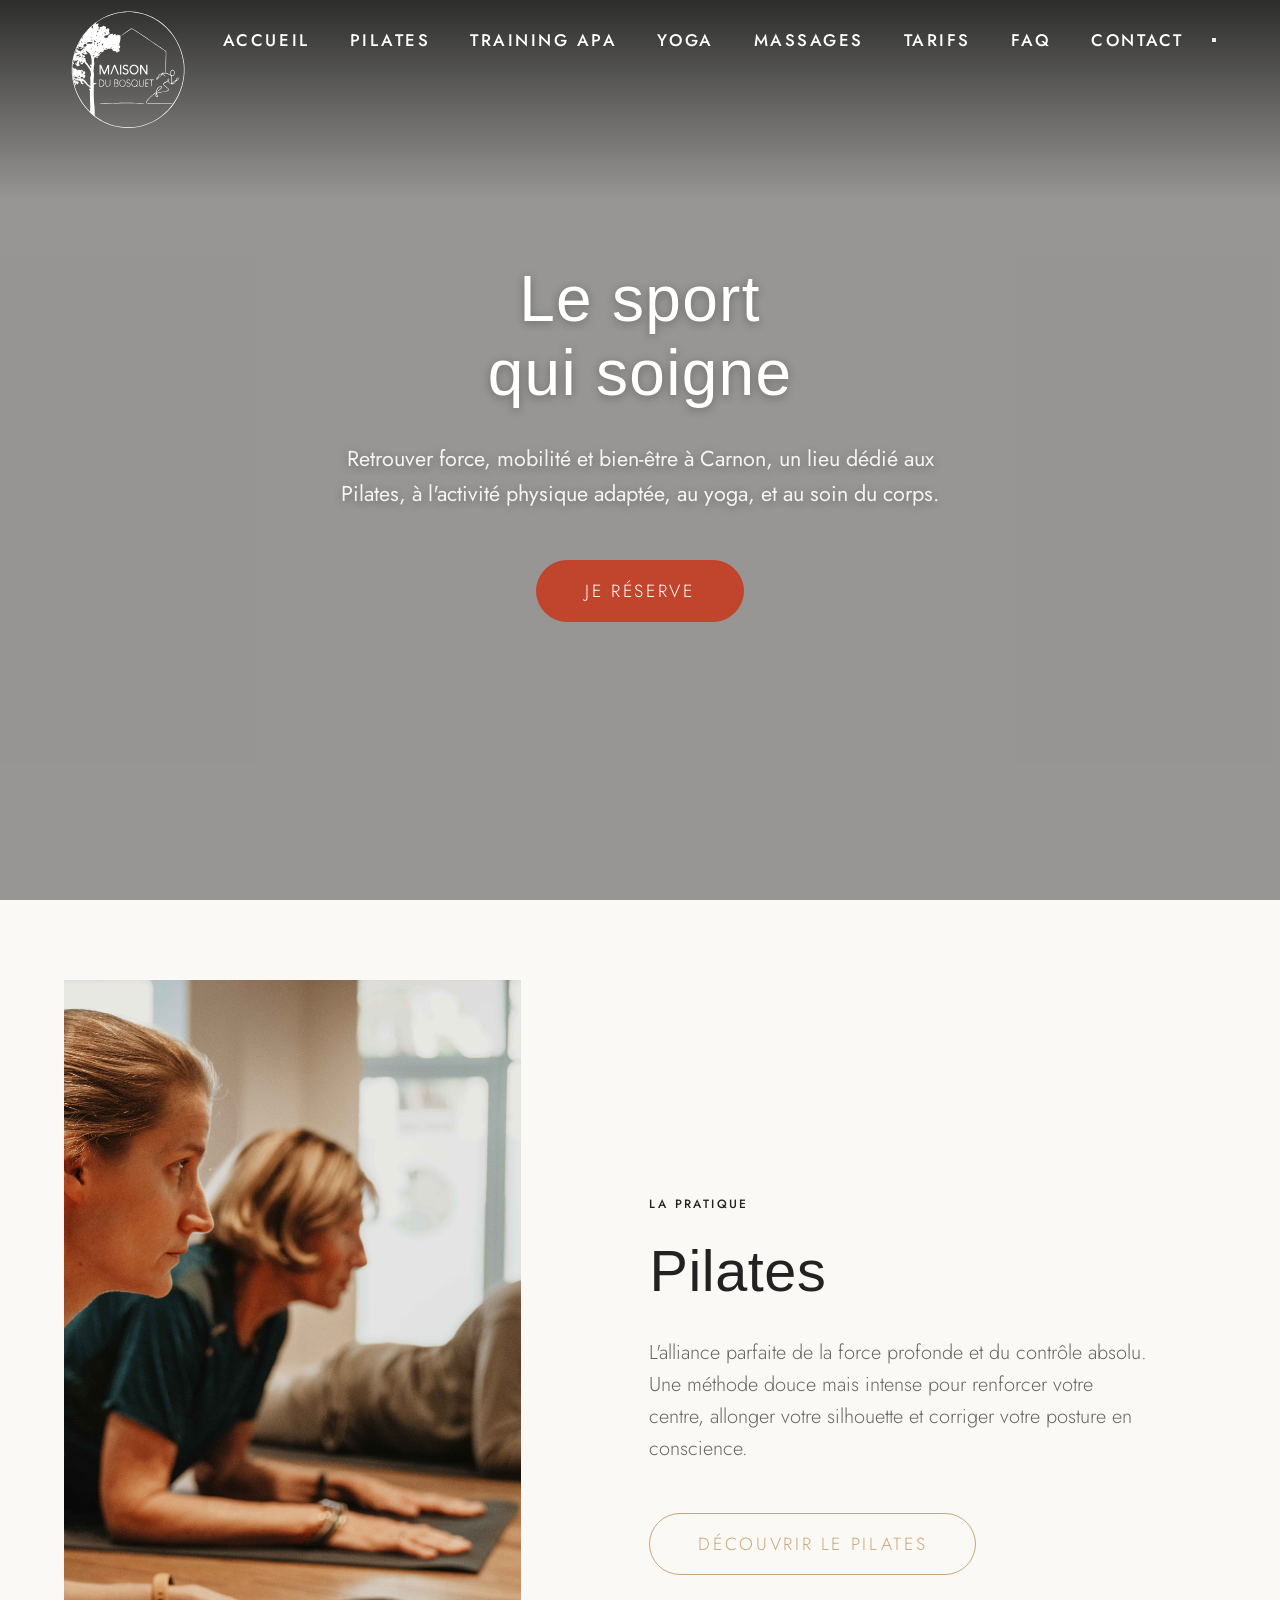
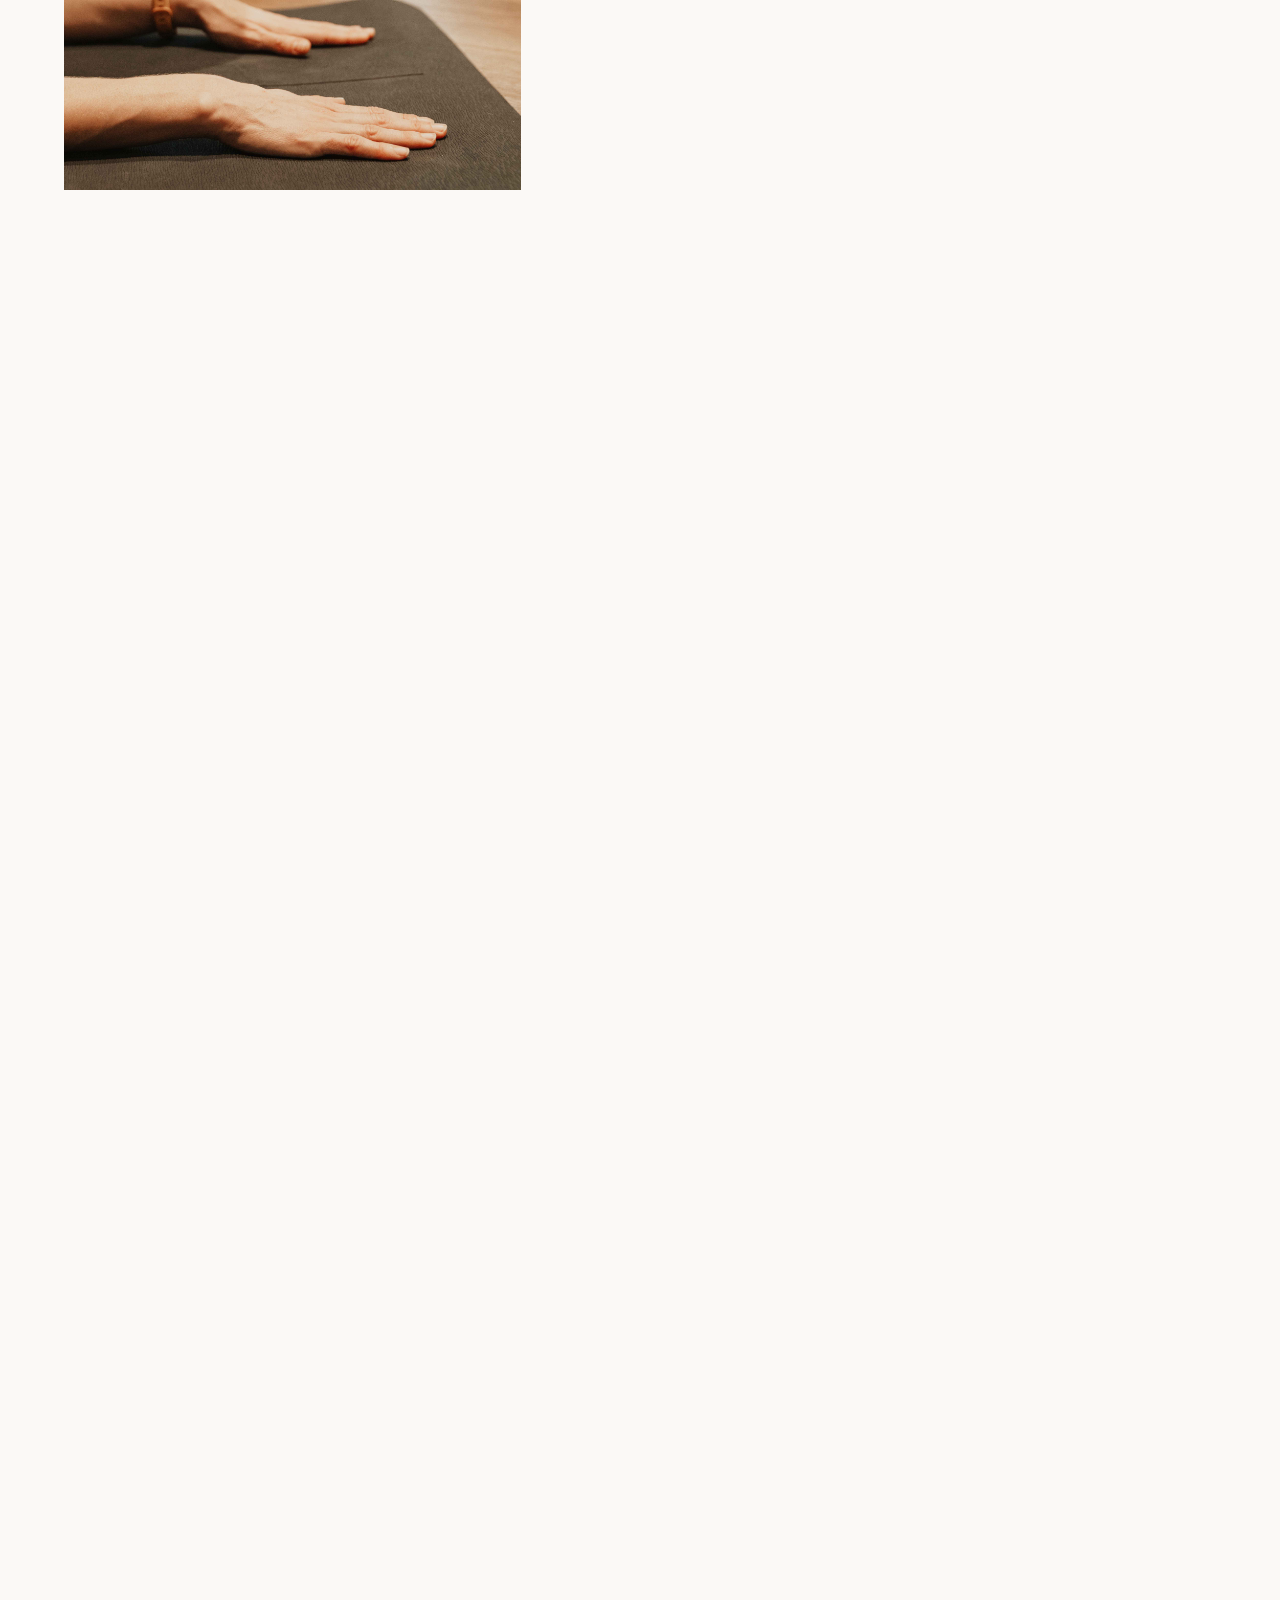
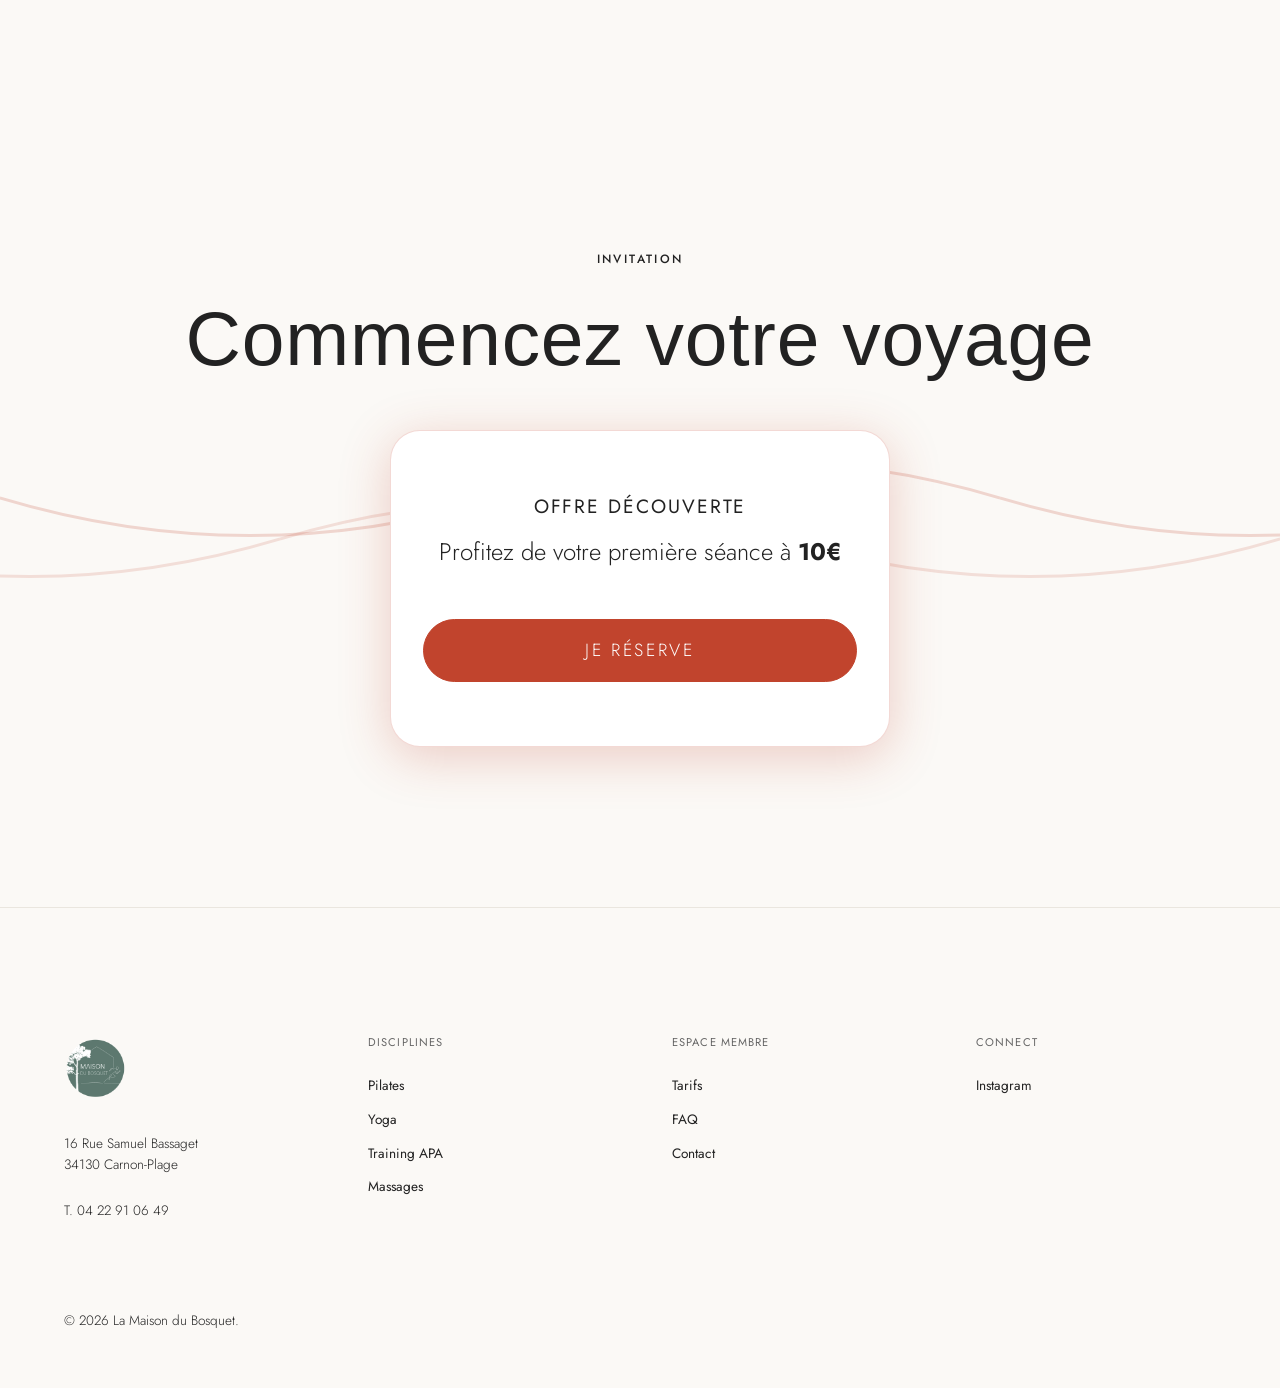
==== commit ac6f82fc: "Update homepage hero text" ====
--- a/index.html
+++ b/index.html
@@ -65,8 +65,8 @@
     </div>
     
     <div class="hero-text-overlay reveal">
-      <h1>Le refuge du corps<br>et de l'esprit</h1>
-      <p style="margin: 2rem auto 3rem;">Retrouvez force, mobilité et clarté mentale à Montpellier. Un sanctuaire dédié au Pilates, au Yoga et aux soins du corps, pensé comme une retraite hors du temps.</p>
+      <h1>Le sport<br>qui soigne</h1>
+      <p style="margin: 2rem auto 3rem;">Retrouver force, mobilité et bien-être à Carnon, un lieu dédié aux Pilates, à l'activité physique adaptée, au yoga, et au soin du corps.</p>
       <a href="#offre-decouverte" class="btn btn-primary">JE RÉSERVE</a>
     </div>
   </section>
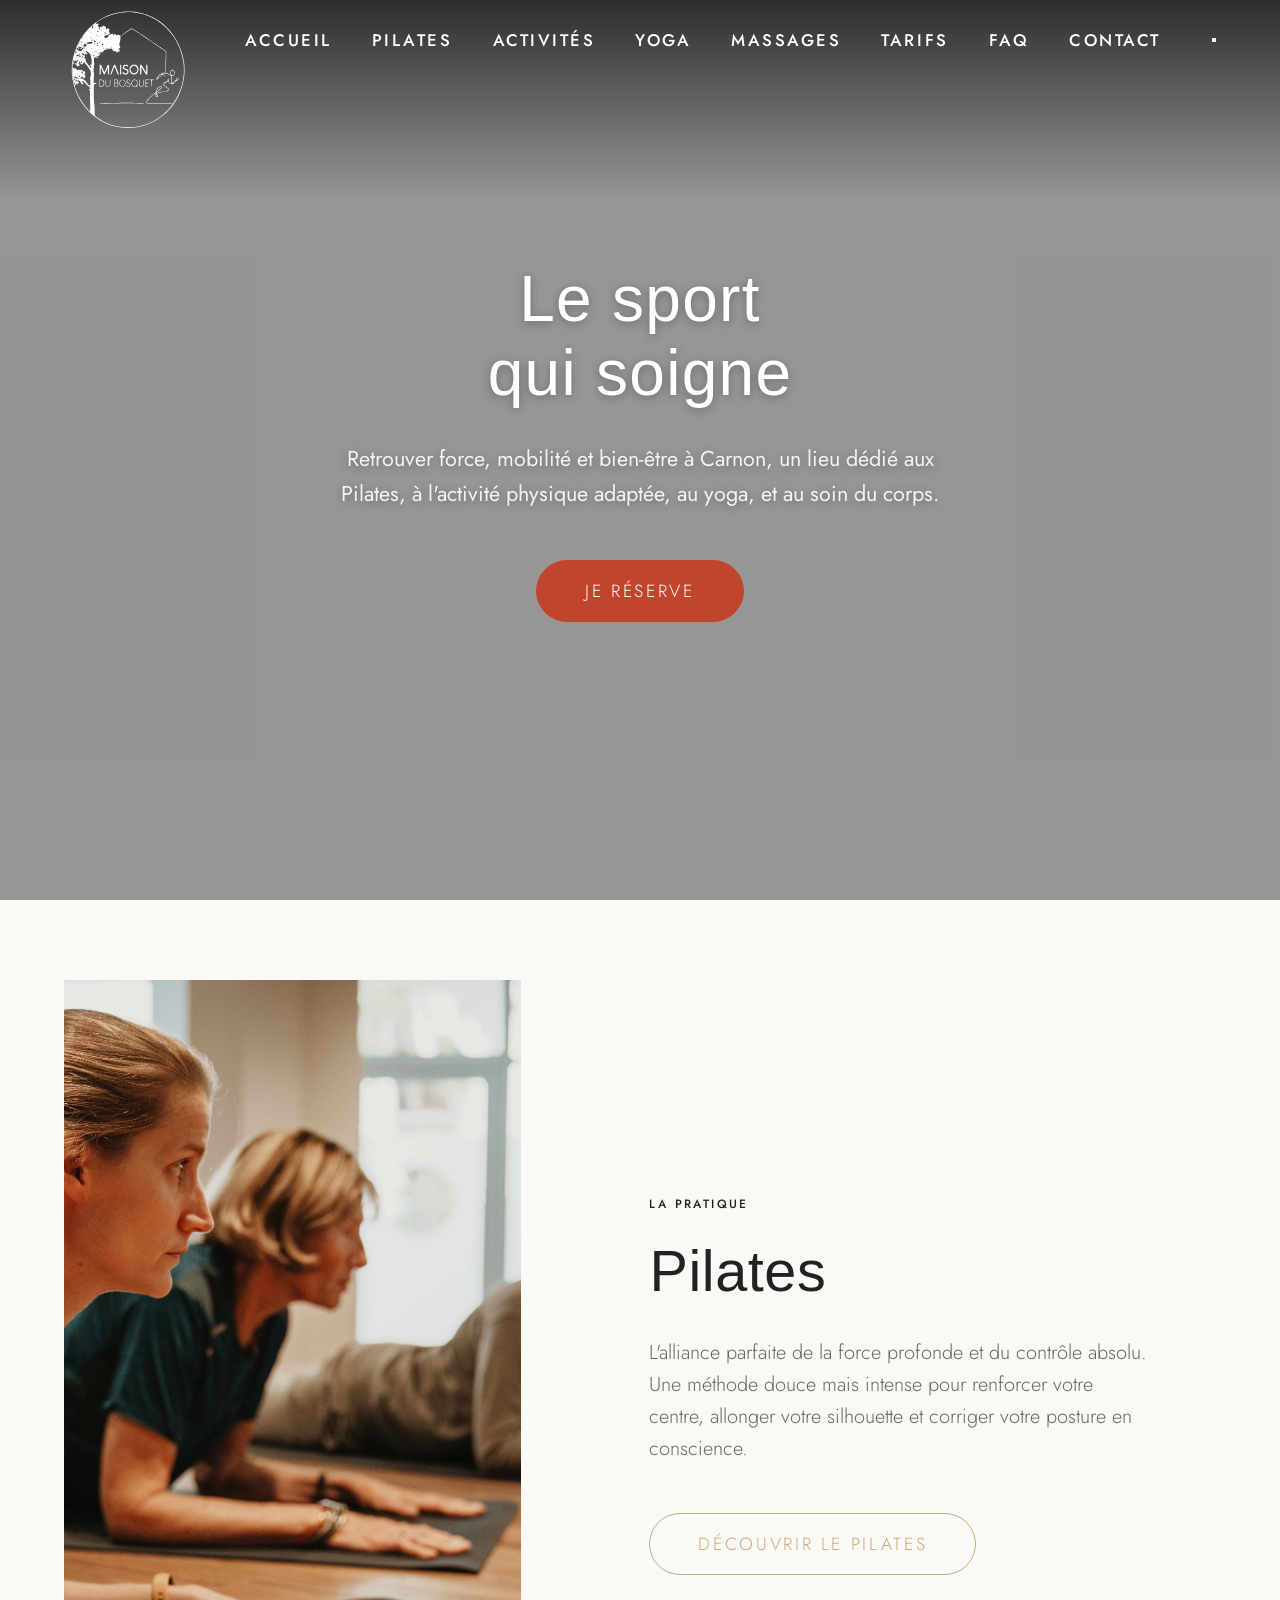
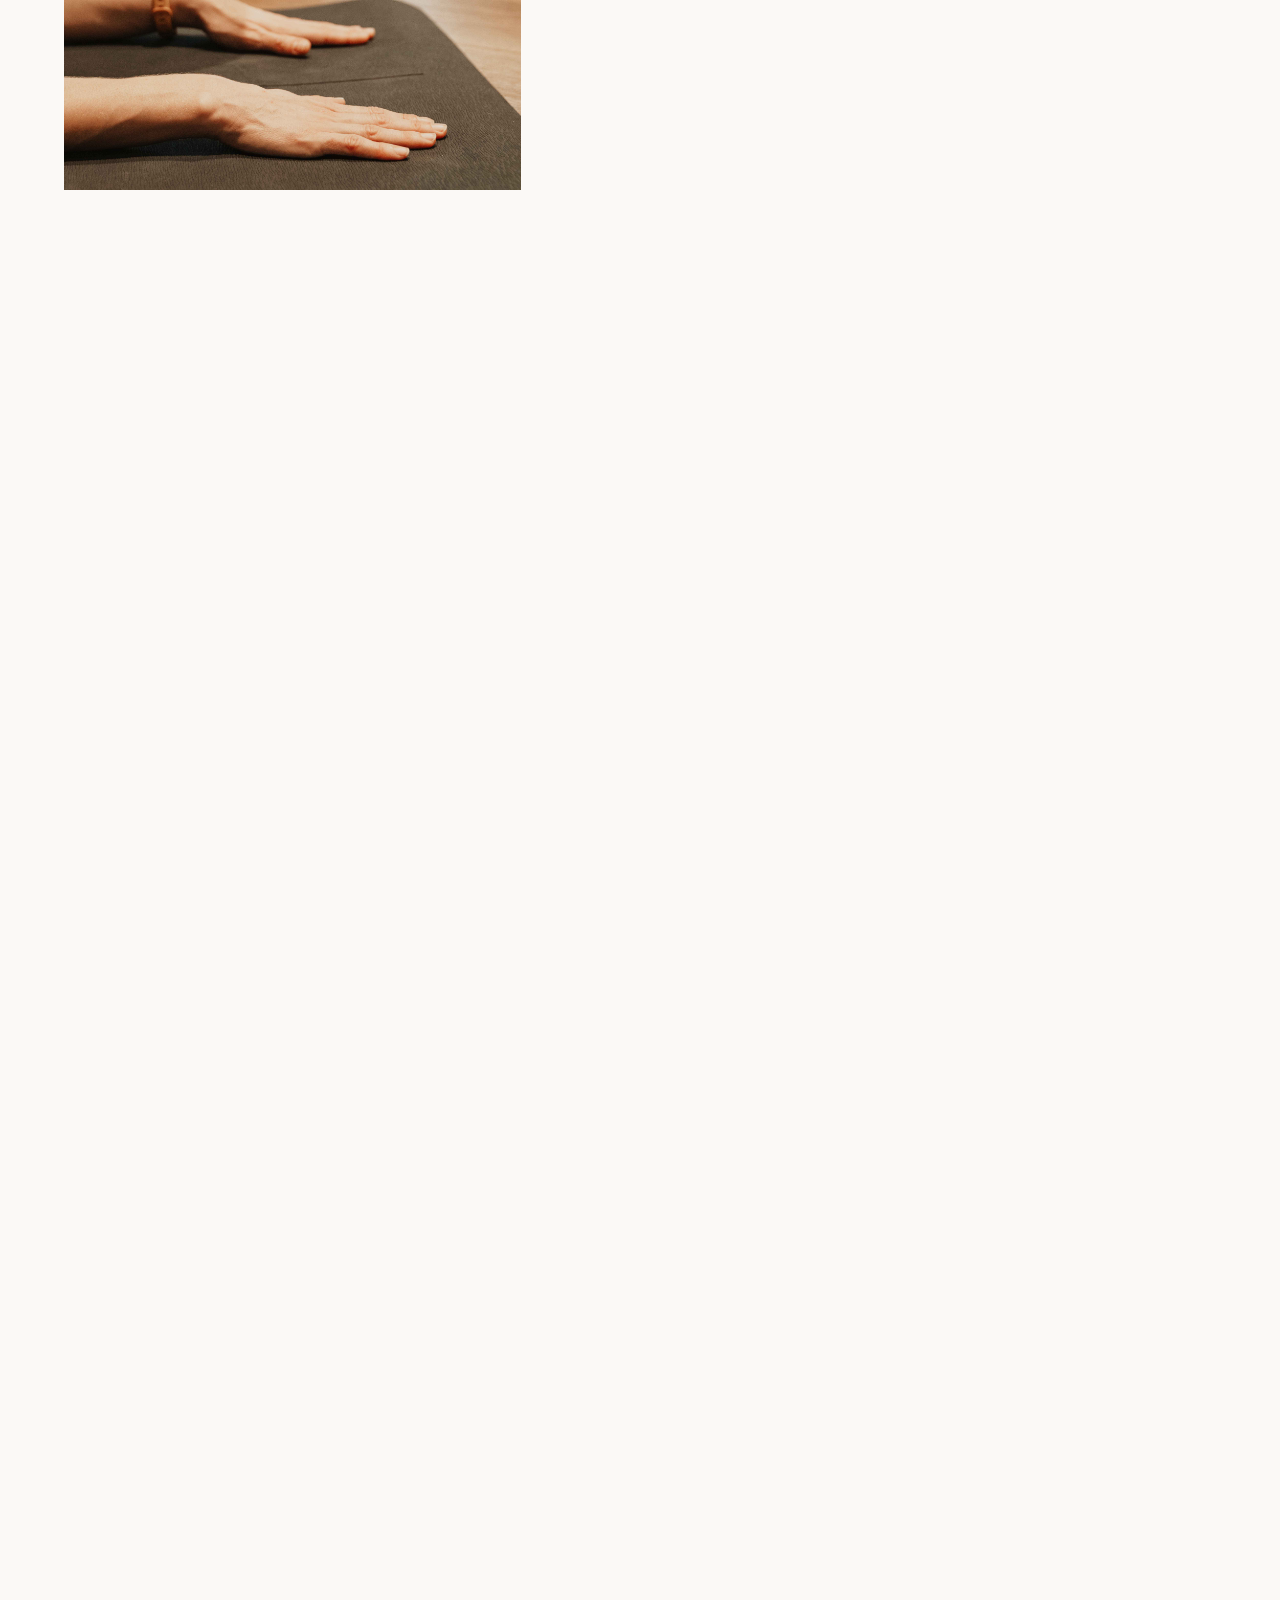
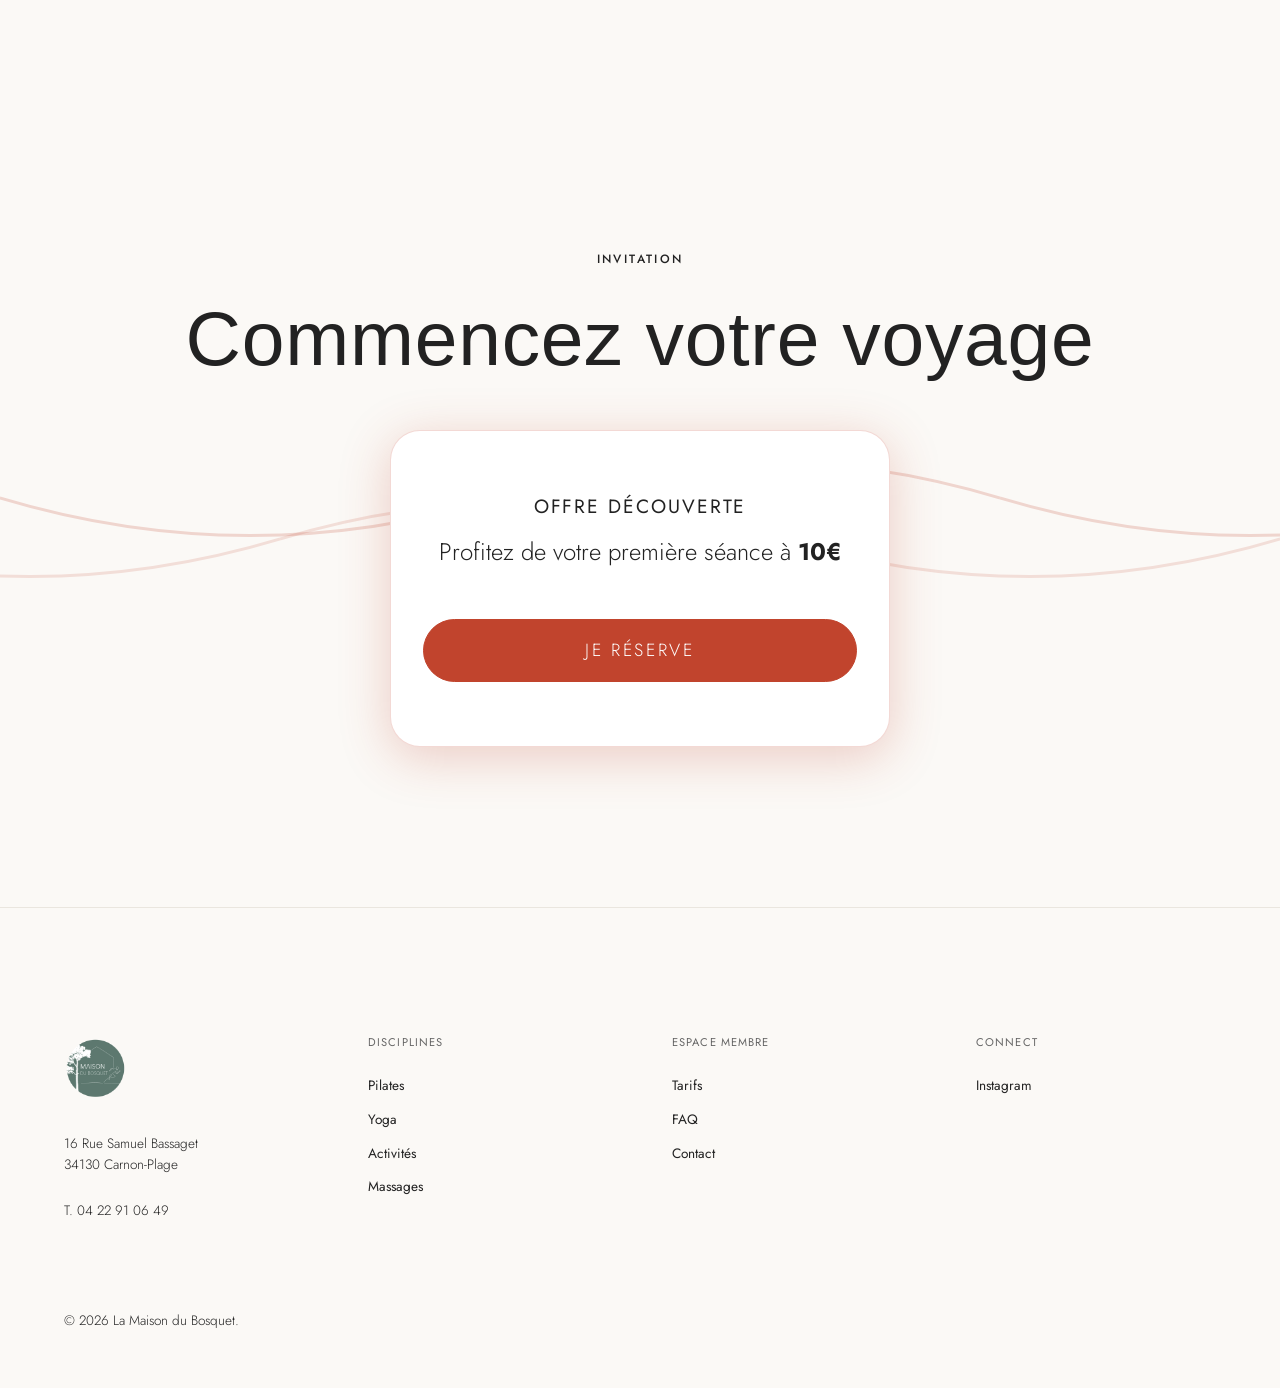
==== commit d871853f: "Change menu label to Activités and replace APA image" ====
--- a/index.html
+++ b/index.html
@@ -23,7 +23,7 @@
         <ul>
           <li><a href="index.html">Accueil</a></li>
           <li><a href="pilates.html">Pilates</a></li>
-          <li><a href="training-apa.html">Training APA</a></li>
+          <li><a href="training-apa.html">Activités</a></li>
           <li><a href="yoga.html">Yoga</a></li>
           <li><a href="massages.html">Massages</a></li>
           <li><a href="tarifs.html">Tarifs</a></li>
@@ -46,7 +46,7 @@
   <nav class="mobile-menu">
     <a href="index.html">Accueil</a>
     <a href="pilates.html">Pilates</a>
-    <a href="training-apa.html">Training APA</a>
+    <a href="training-apa.html">Activités</a>
     <a href="yoga.html">Yoga</a>
     <a href="massages.html">Massages</a>
     <a href="tarifs.html">Tarifs</a>
@@ -151,7 +151,7 @@
           <ul>
             <li style="margin-bottom: 0.5rem;"><a href="pilates.html">Pilates</a></li>
             <li style="margin-bottom: 0.5rem;"><a href="yoga.html">Yoga</a></li>
-            <li style="margin-bottom: 0.5rem;"><a href="training-apa.html">Training APA</a></li>
+            <li style="margin-bottom: 0.5rem;"><a href="training-apa.html">Activités</a></li>
             <li style="margin-bottom: 0.5rem;"><a href="massages.html">Massages</a></li>
           </ul>
         </div>
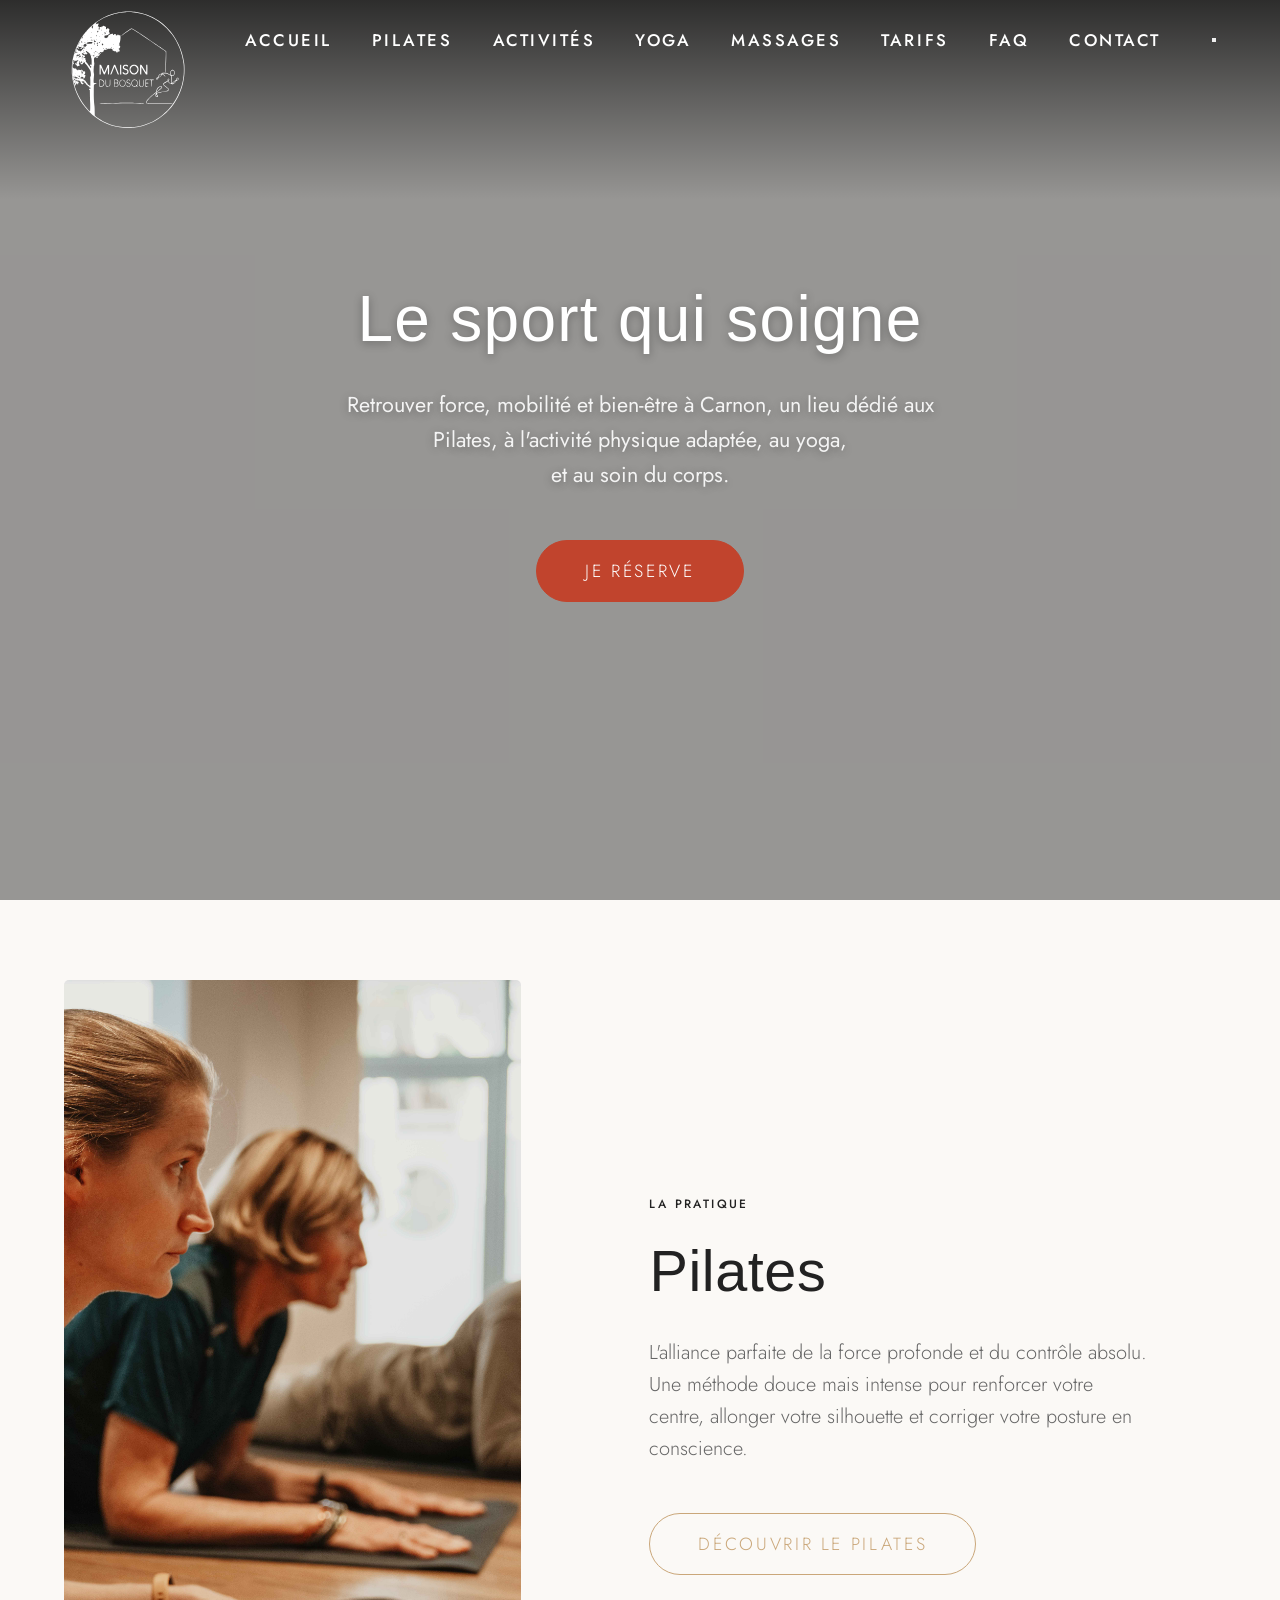
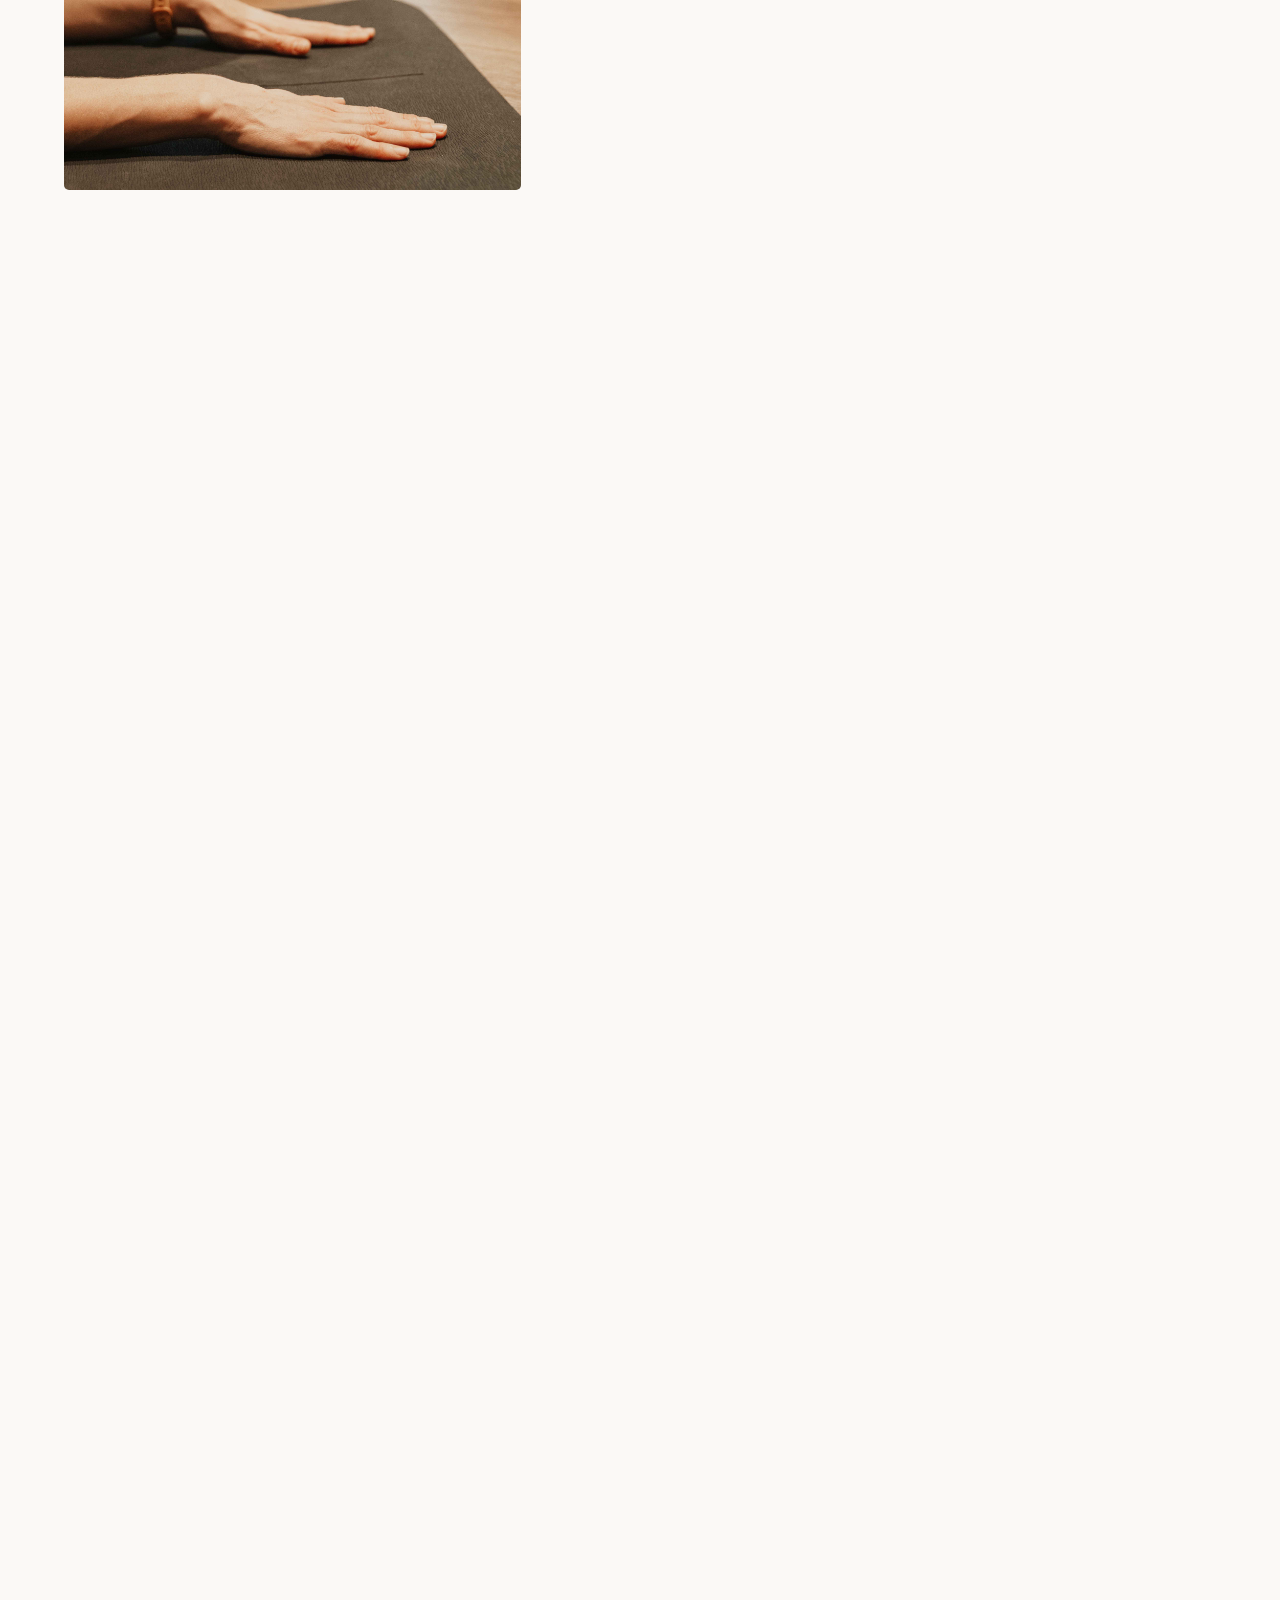
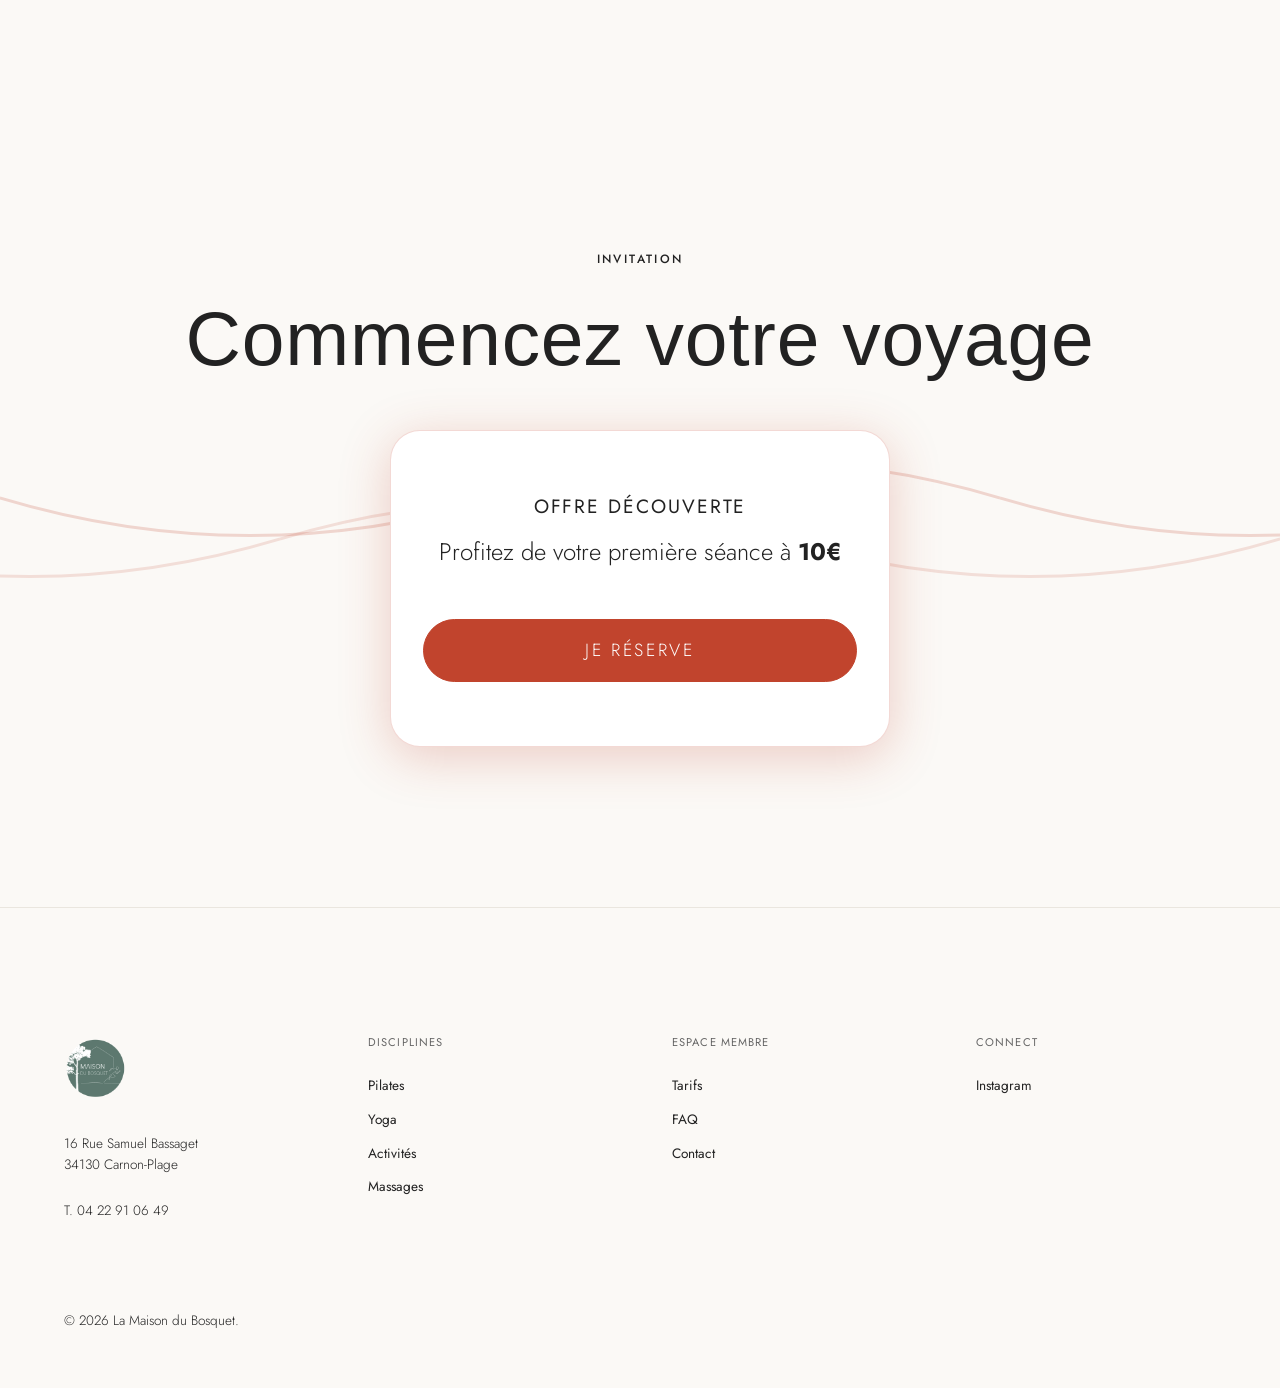
==== commit c6fdadce: "Update index texts and yoga hero image position" ====
--- a/index.html
+++ b/index.html
@@ -65,8 +65,8 @@
     </div>
     
     <div class="hero-text-overlay reveal">
-      <h1>Le sport<br>qui soigne</h1>
-      <p style="margin: 2rem auto 3rem;">Retrouver force, mobilité et bien-être à Carnon, un lieu dédié aux Pilates, à l'activité physique adaptée, au yoga, et au soin du corps.</p>
+      <h1>Le sport qui soigne</h1>
+      <p style="margin: 2rem auto 3rem;">Retrouver force, mobilité et bien-être à Carnon, un lieu dédié aux Pilates, à l'activité physique adaptée, au yoga,<br>et au soin du corps.</p>
       <a href="#offre-decouverte" class="btn btn-primary">JE RÉSERVE</a>
     </div>
   </section>
--- a/style.css
+++ b/style.css
@@ -389,6 +389,7 @@
   height: 70vh; /* Photos très verticales façon mode */
   position: relative;
   overflow: hidden;
+  border-radius: 5px;
 }
 
 @media (min-width: 1024px) {
@@ -458,6 +459,7 @@
   padding: 0 var(--container-px);
   position: relative;
   overflow: hidden;
+  border-radius: 5px;
 }
 
 .large-image-break img {
@@ -799,3 +801,28 @@
 .faq-item.active .faq-icon {
   transform: rotate(45deg);
 }
+
+/* Carousel APA */
+.carousel-apa {
+  position: relative;
+  width: 100%;
+  aspect-ratio: 3/4;
+  border-radius: 5px;
+  overflow: hidden;
+  box-shadow: 0 20px 40px rgba(0, 0, 0, 0.2);
+}
+.carousel-apa .carousel-slide {
+  position: absolute;
+  top: 0;
+  left: 0;
+  width: 100%;
+  height: 100%;
+  object-fit: cover;
+  opacity: 0;
+  transition: opacity 1.5s ease-in-out;
+  border-radius: 0; /* Container handles it */
+  box-shadow: none;
+}
+.carousel-apa .carousel-slide.active {
+  opacity: 1;
+}
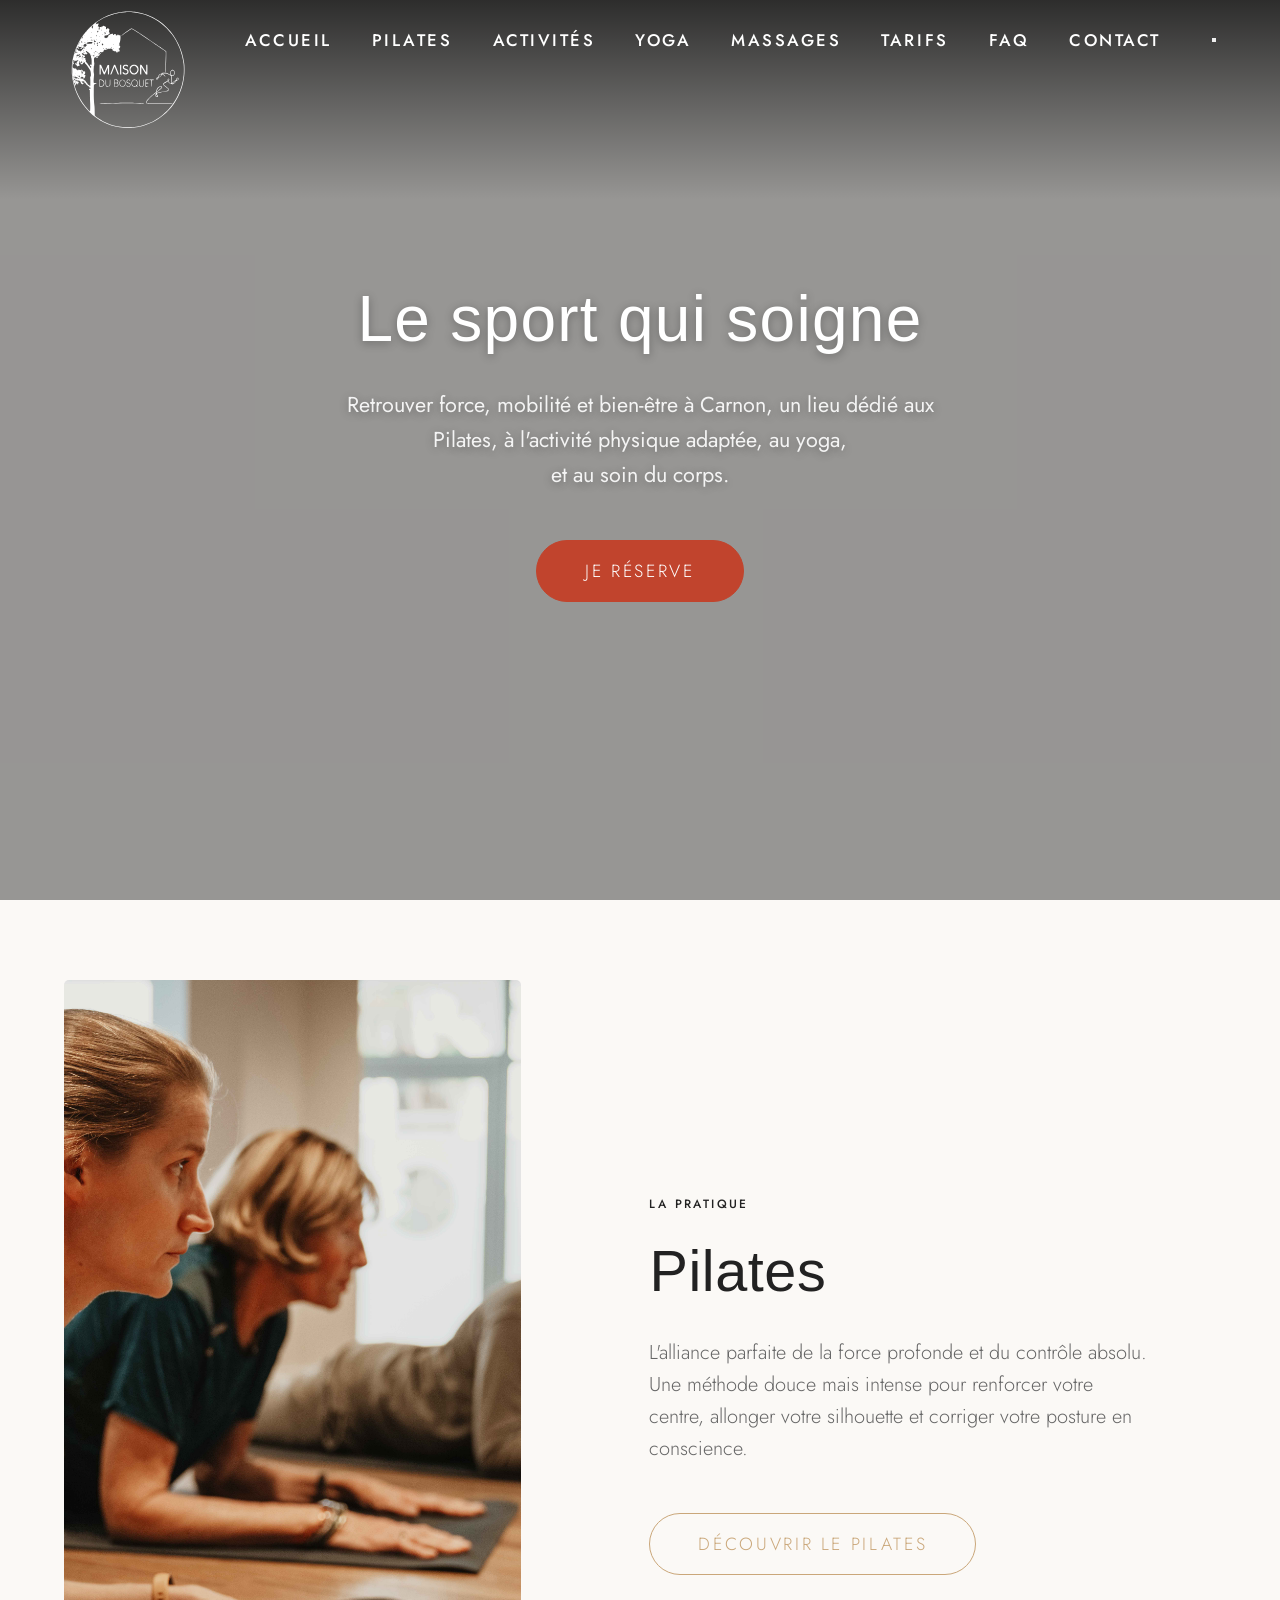
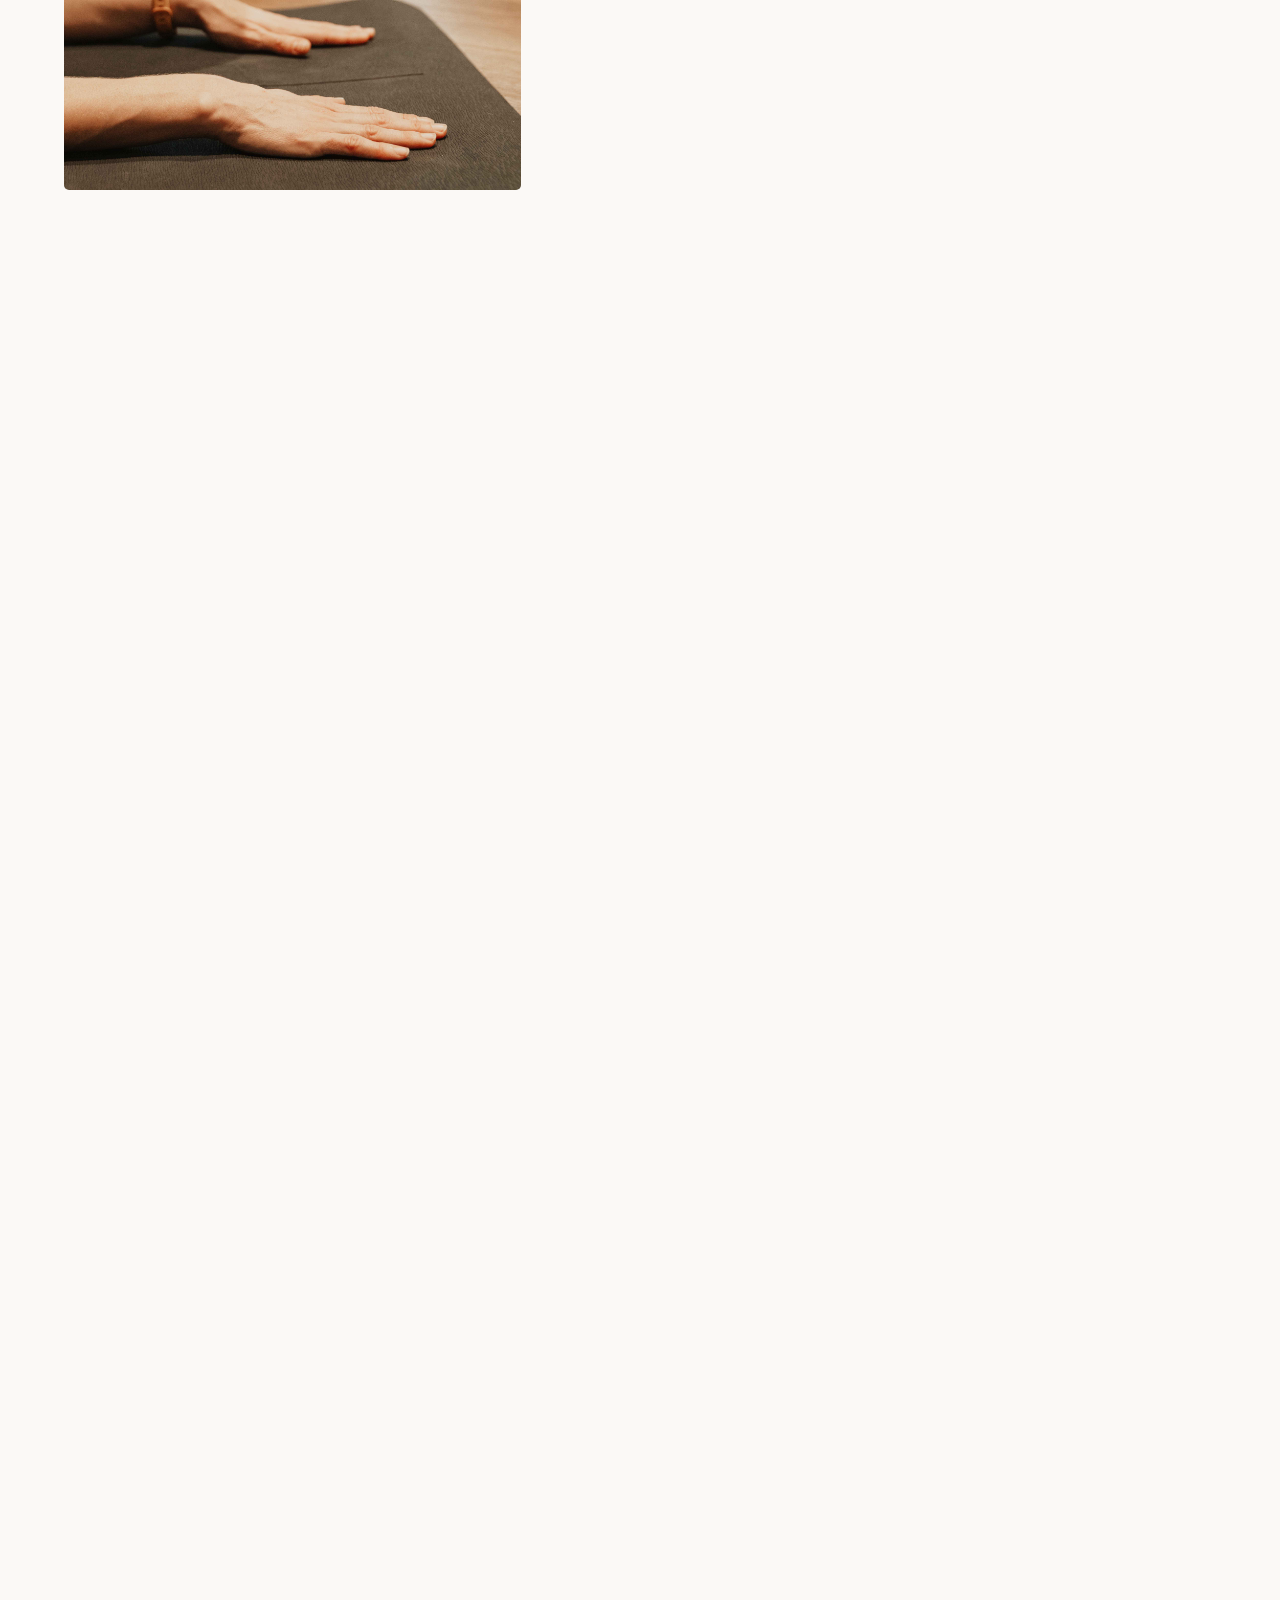
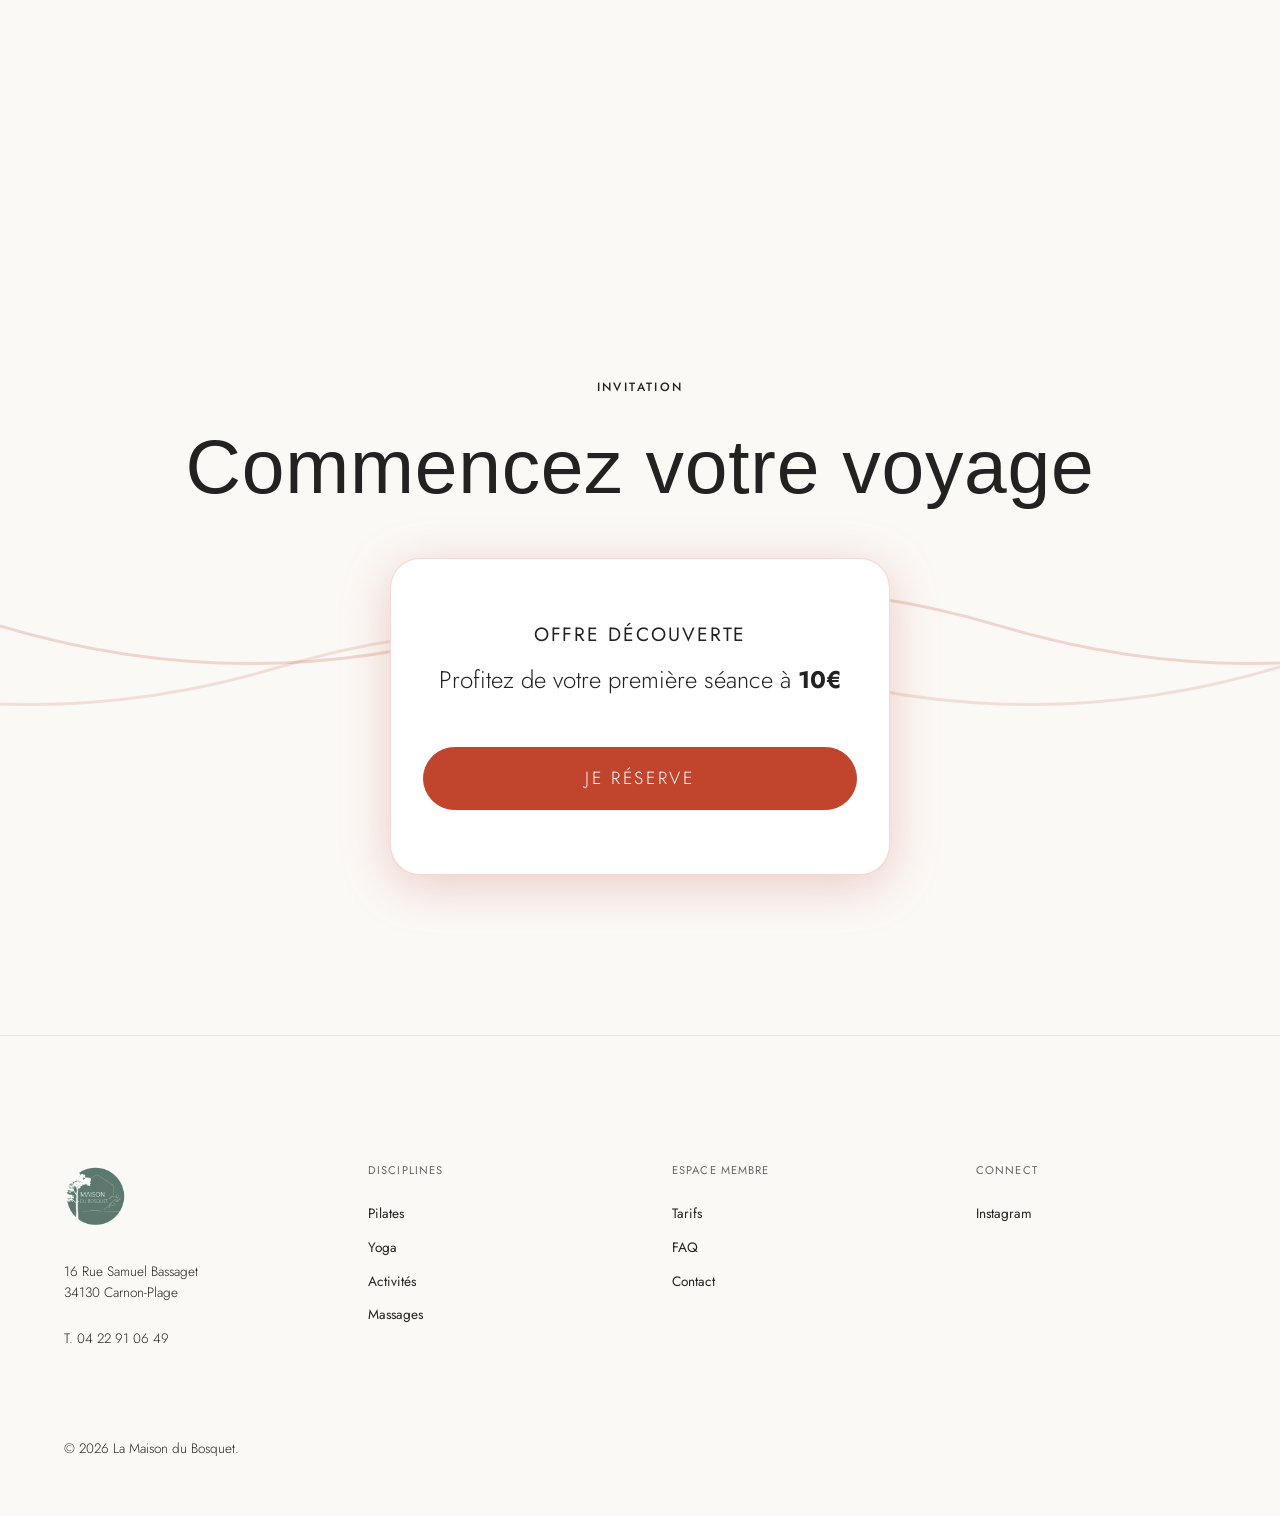
==== commit a3a20450: "Adjust index margins, remove massage CTA, and fix contact carousel image positions" ====
--- a/index.html
+++ b/index.html
@@ -87,7 +87,7 @@
   </section>
 
   <!-- EDITORIAL SPLIT: YOGA -->
-  <section class="editorial-split reverse container">
+  <section class="editorial-split reverse container" style="margin-top: 8rem;">
     <div class="editorial-img reveal">
       <img src="Photos/YOGA/Yoga04.jpg" alt="Séance de Yoga">
     </div>
--- a/style.css
+++ b/style.css
@@ -826,3 +826,18 @@
 .carousel-apa .carousel-slide.active {
   opacity: 1;
 }
+
+/* Hero Carousel */
+.hero-carousel-slide {
+  position: absolute;
+  top: 0;
+  left: 0;
+  width: 100%;
+  height: 100%;
+  object-fit: cover;
+  opacity: 0;
+  transition: opacity 2s ease-in-out;
+}
+.hero-carousel-slide.active {
+  opacity: 1;
+}
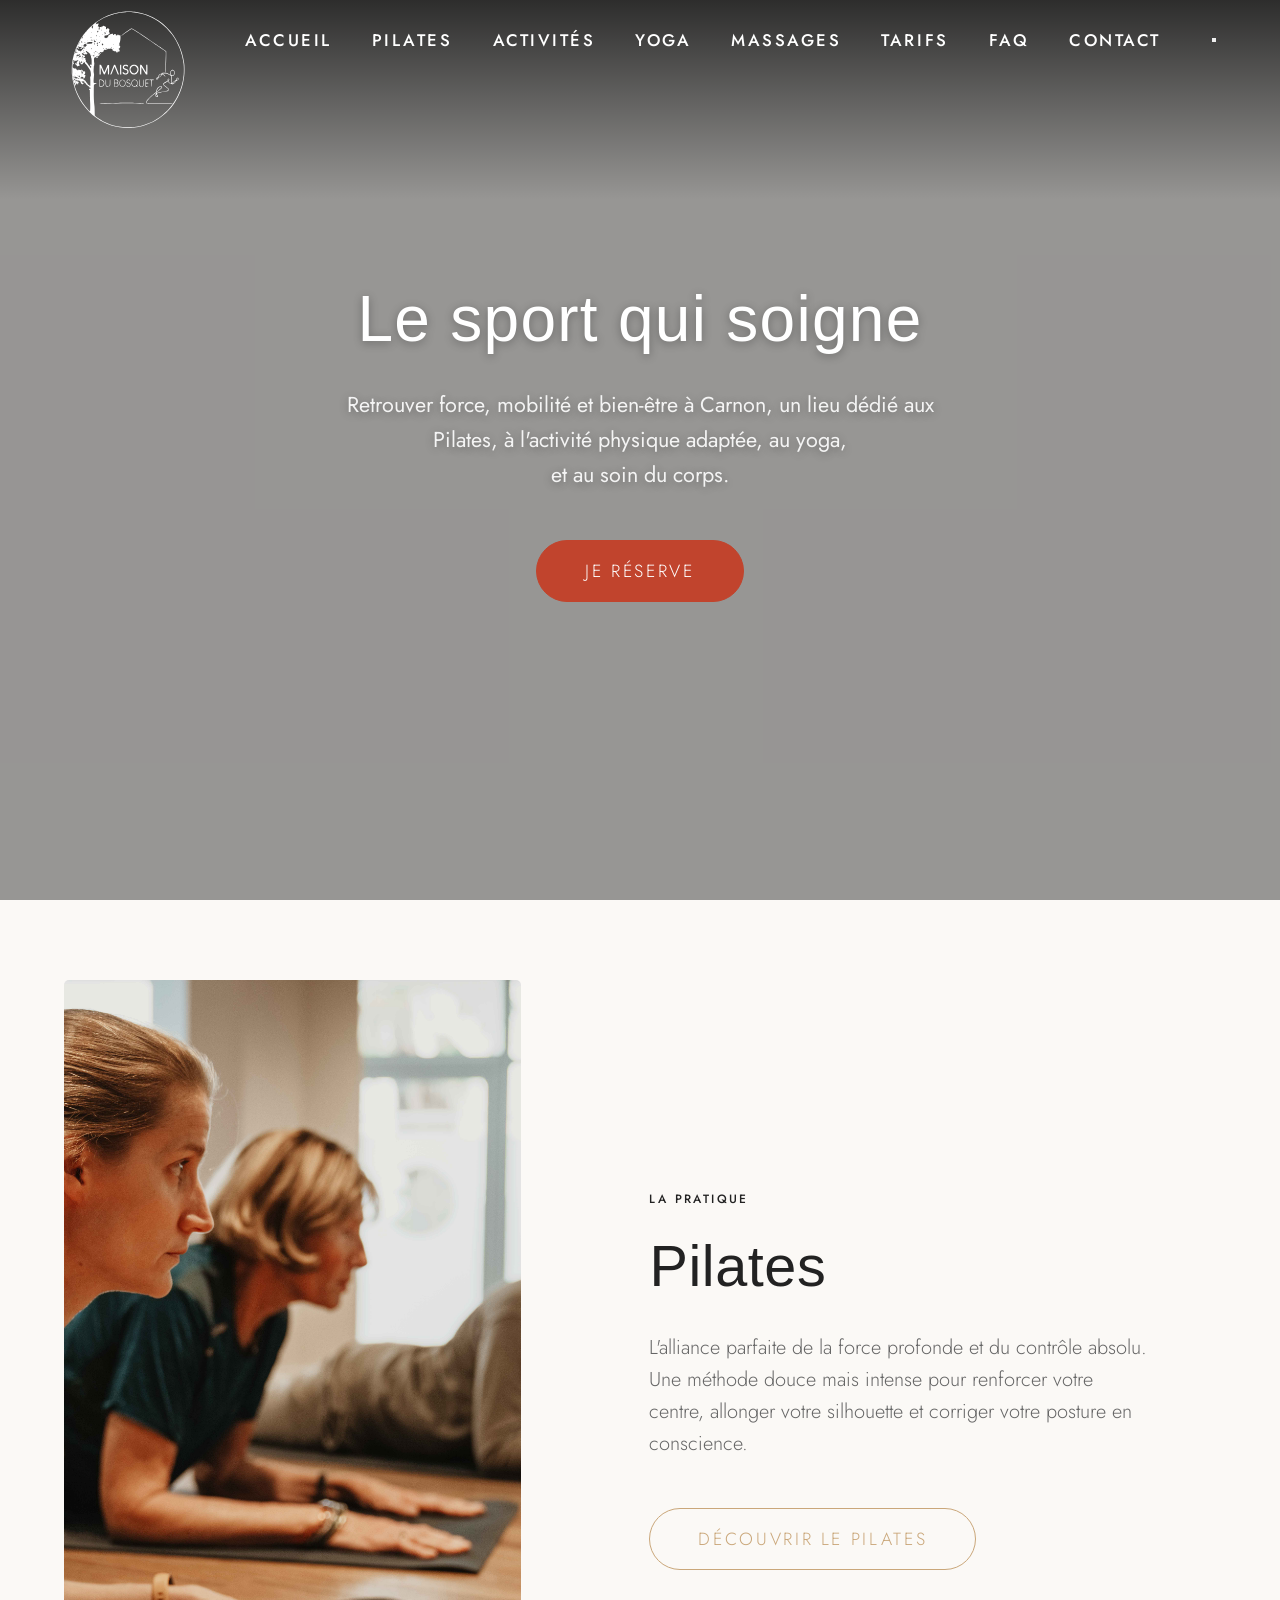
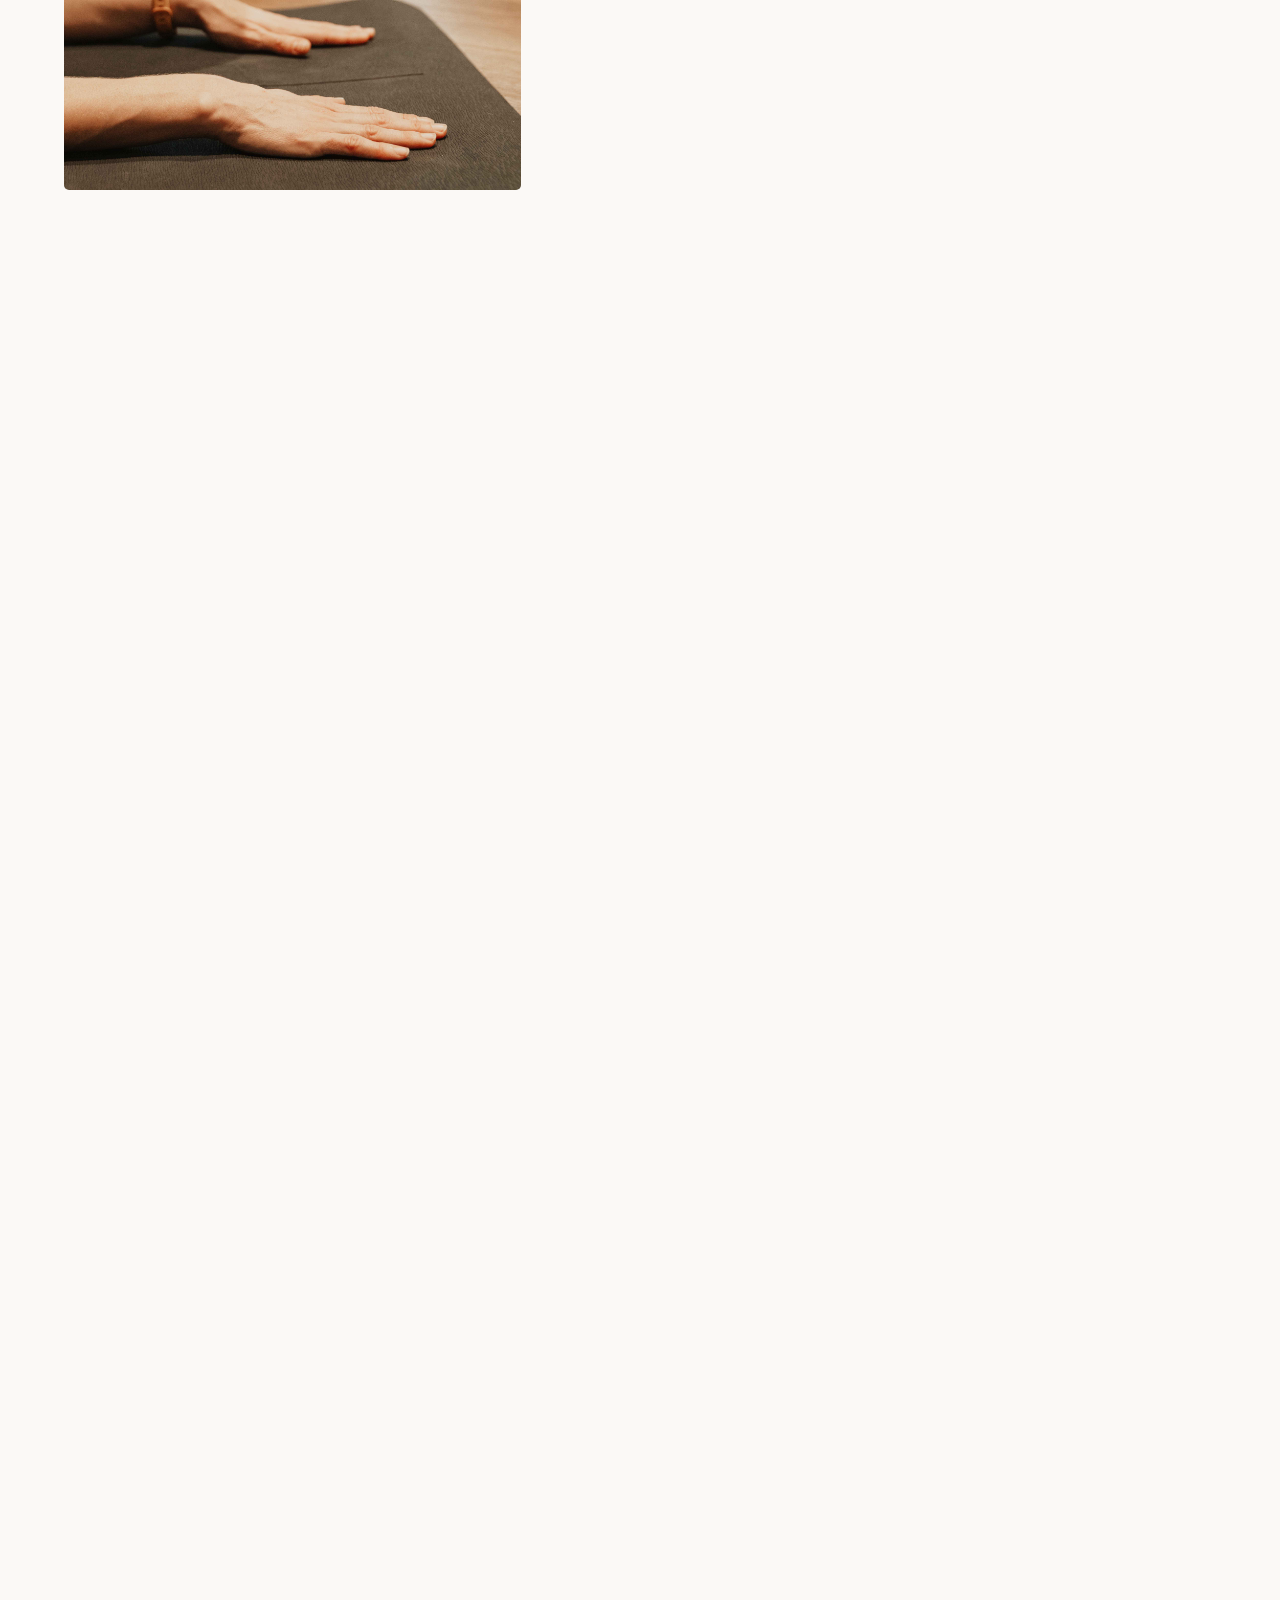
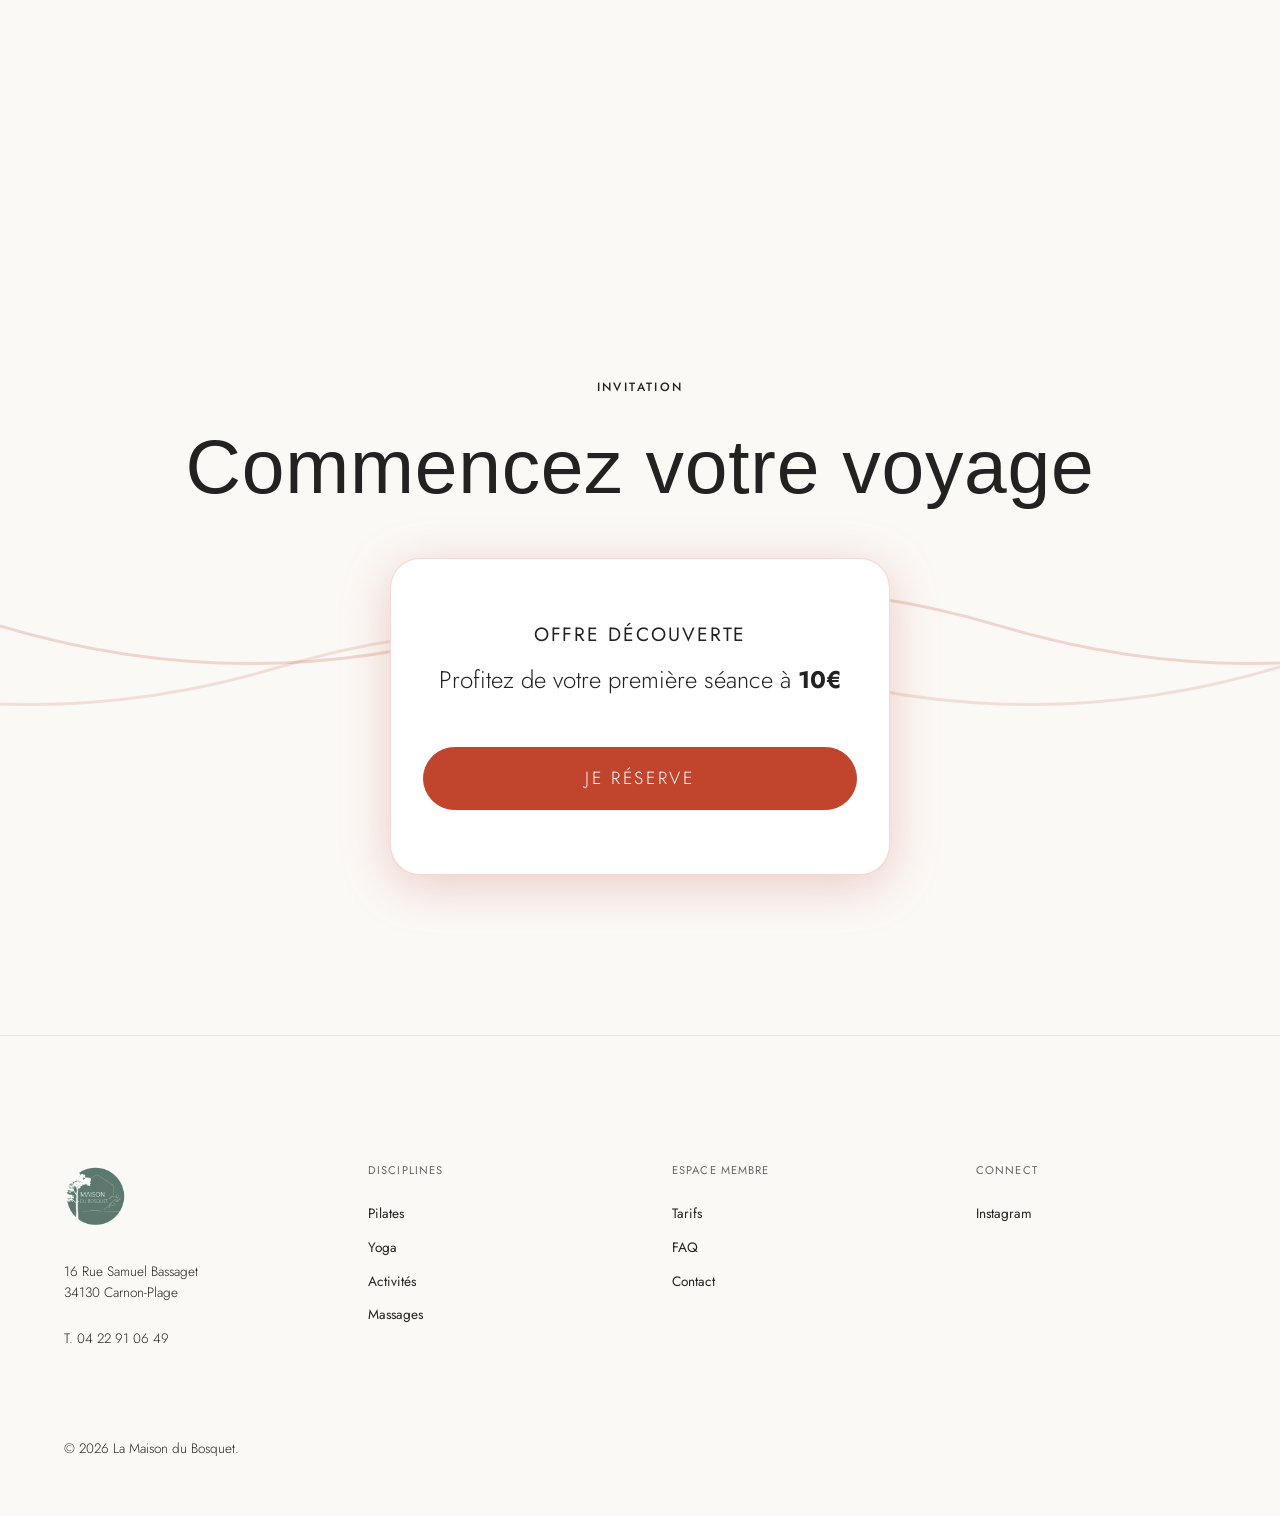
==== commit 0ee7b1dc: "Add 10px margin below decouvrir buttons on index" ====
--- a/index.html
+++ b/index.html
@@ -80,7 +80,7 @@
       <span class="sur-titre">La Pratique</span>
       <h2>Pilates</h2>
       <p>L'alliance parfaite de la force profonde et du contrôle absolu. Une méthode douce mais intense pour renforcer votre centre, allonger votre silhouette et corriger votre posture en conscience.</p>
-      <div style="margin-top: 3rem;">
+      <div style="margin-top: 3rem; margin-bottom: 10px;">
         <a href="pilates.html" class="btn">Découvrir le Pilates</a>
       </div>
     </div>
@@ -95,7 +95,7 @@
       <span class="sur-titre">L'Apaisement</span>
       <h2>Yoga</h2>
       <p>Reconnectez le corps et l'esprit à travers des pratiques classiques et du Hatha Yoga. Un espace pour respirer, retrouver de la flexibilité et ancrer votre sérénité au quotidien.</p>
-      <div style="margin-top: 3rem;">
+      <div style="margin-top: 3rem; margin-bottom: 10px;">
         <a href="yoga.html" class="btn">Découvrir le Yoga</a>
       </div>
     </div>
